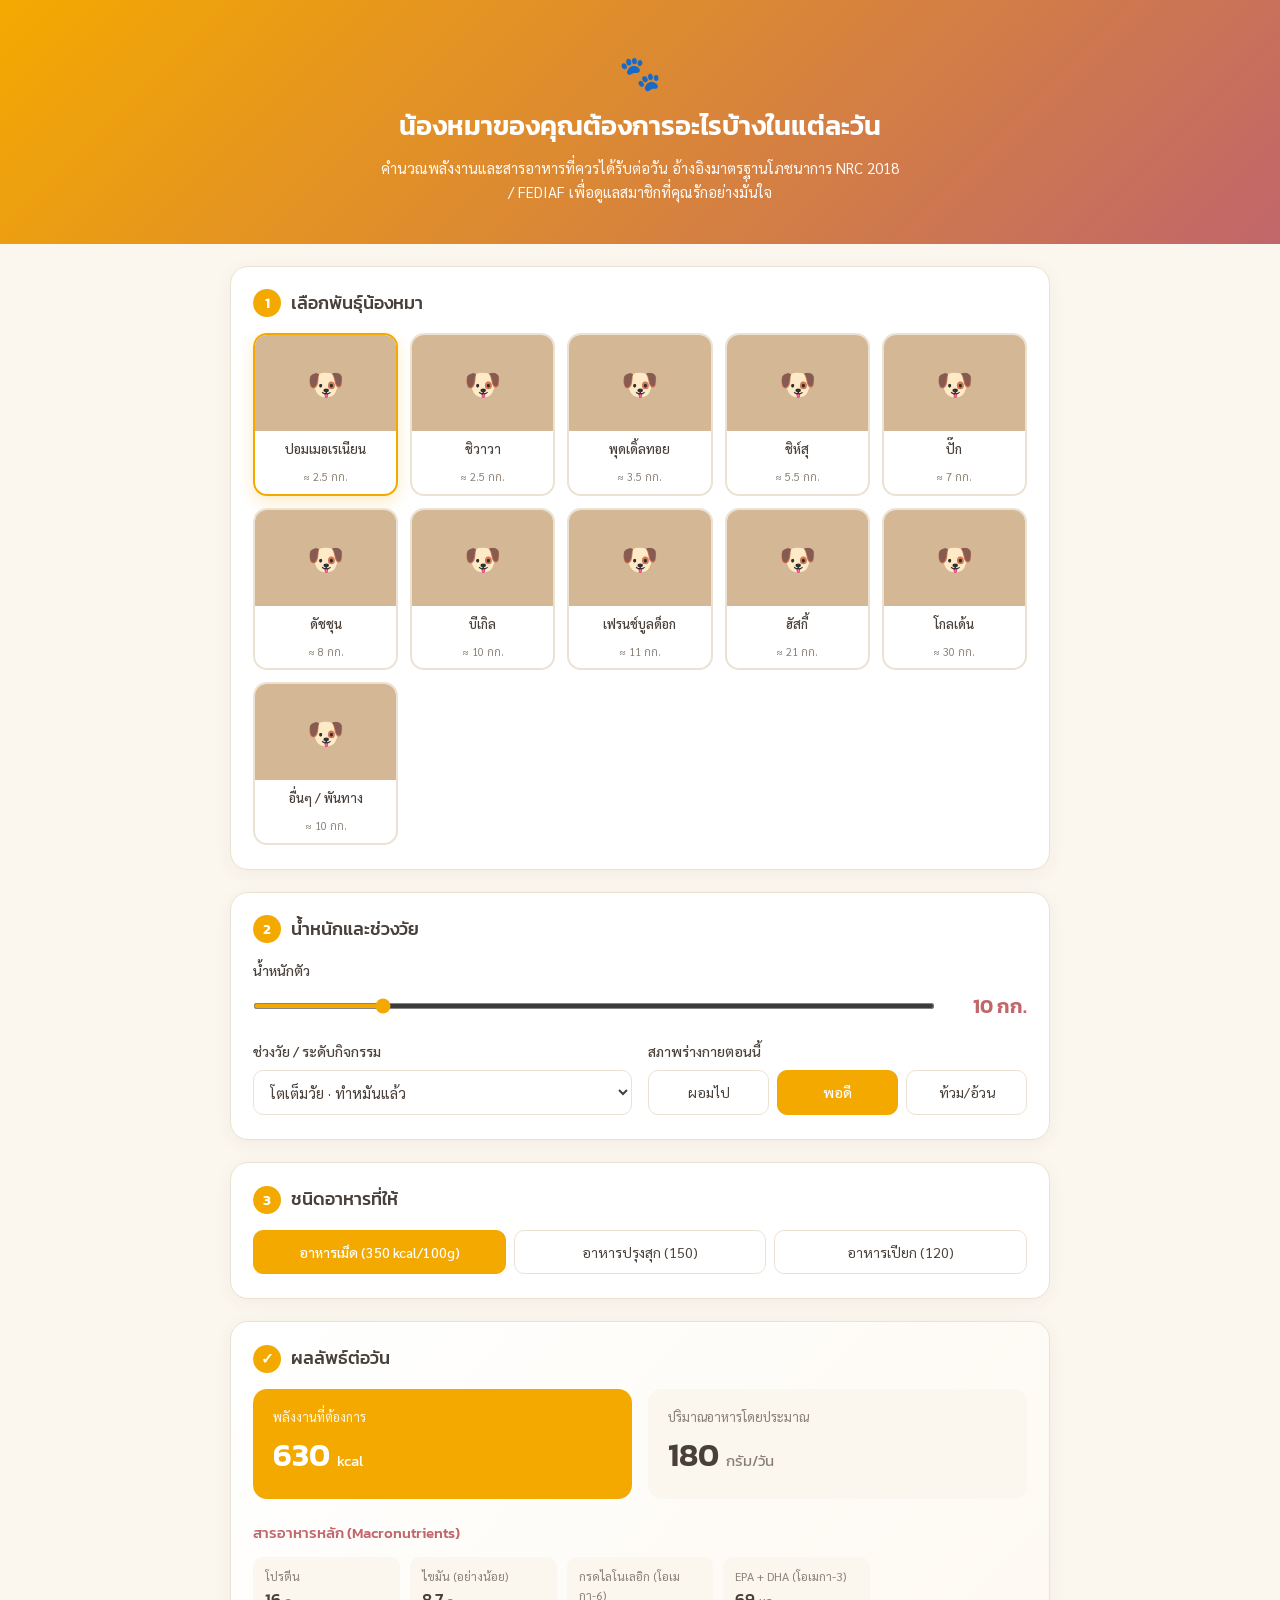
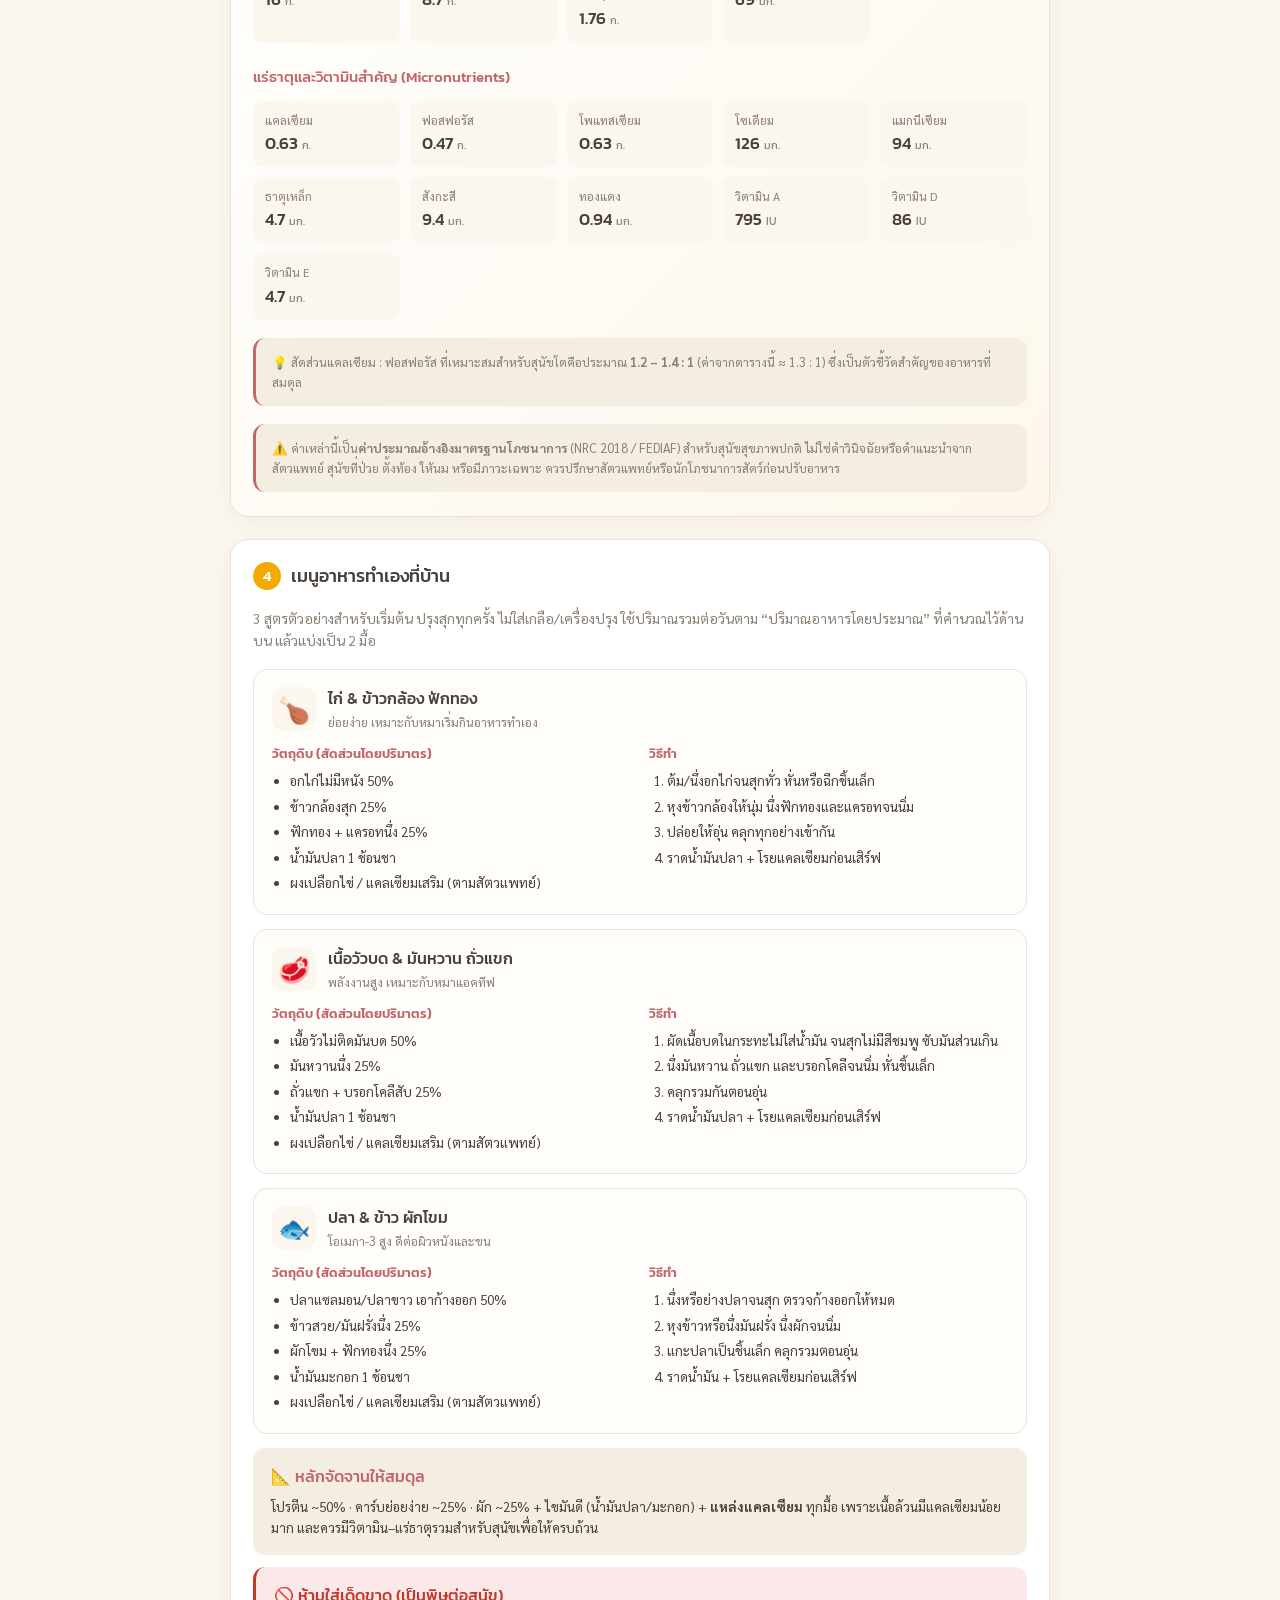
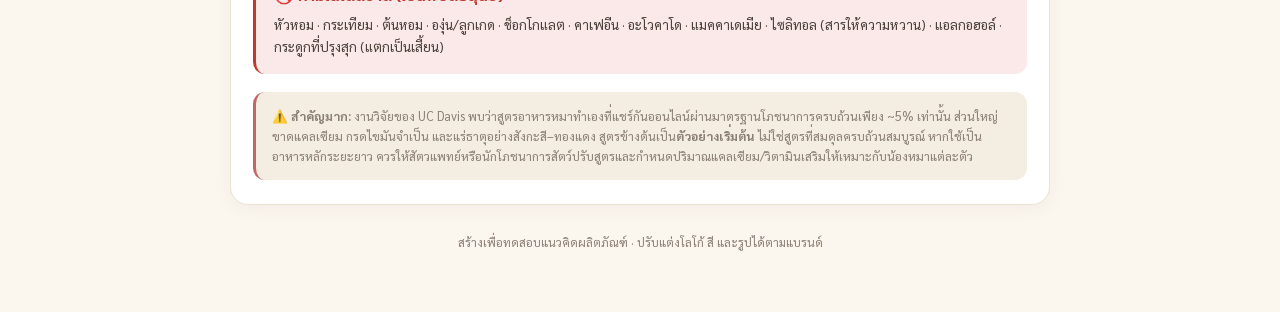
==== index.html @ 40f01934 "Rename INDEX.HTML to index.html" ====
<!DOCTYPE html>
<html lang="th">
<head>
<meta charset="UTF-8">
<meta name="viewport" content="width=device-width, initial-scale=1.0">
<title>คำนวณสารอาหารที่น้องหมาต้องการต่อวัน</title>
<link rel="preconnect" href="https://fonts.googleapis.com">
<link rel="preconnect" href="https://fonts.gstatic.com" crossorigin>
<link href="https://fonts.googleapis.com/css2?family=Kanit:wght@400;500;600&family=Sarabun:wght@400;500;600&display=swap" rel="stylesheet">
<style>
  :root{
    --mustard:#f4a900;
    --terracotta:#c1666b;
    --beige:#d4b896;
    --choco:#4a403a;
    --cream:#fbf6ee;
    --card:#ffffff;
    --line:#ece2d3;
    --muted:#8a7f74;
  }
  *{box-sizing:border-box;margin:0;padding:0;}
  body{
    font-family:'Sarabun',sans-serif;
    background:var(--cream);
    color:var(--choco);
    line-height:1.6;
    padding:0 0 60px;
  }
  h1,h2,h3,.num{font-family:'Kanit',sans-serif;font-weight:500;}
  .wrap{max-width:860px;margin:0 auto;padding:0 20px;}

  header{
    background:linear-gradient(135deg,var(--mustard),var(--terracotta));
    color:#fff;text-align:center;padding:44px 20px 40px;
  }
  header .paw{font-size:34px;}
  header h1{font-size:27px;font-weight:600;margin:6px 0 8px;}
  header p{font-size:15px;opacity:.95;max-width:520px;margin:0 auto;}

  section{background:var(--card);border:1px solid var(--line);border-radius:18px;
    padding:22px 22px 24px;margin-top:22px;box-shadow:0 4px 18px rgba(74,64,58,.05);}
  .step{display:flex;align-items:center;gap:10px;margin-bottom:16px;}
  .step .n{width:28px;height:28px;border-radius:50%;background:var(--mustard);color:#fff;
    font-family:'Kanit';font-weight:600;font-size:15px;display:flex;align-items:center;justify-content:center;flex-shrink:0;}
  .step h2{font-size:18px;font-weight:500;}

  .breeds{display:grid;grid-template-columns:repeat(auto-fill,minmax(120px,1fr));gap:12px;}
  .breed{border:2px solid var(--line);border-radius:14px;overflow:hidden;cursor:pointer;
    background:#fff;transition:transform .12s,border-color .12s;text-align:center;}
  .breed:hover{transform:translateY(-3px);}
  .breed.sel{border-color:var(--mustard);box-shadow:0 6px 16px rgba(244,169,0,.22);}
  .breed .photo{height:96px;background:var(--beige) center/cover no-repeat;display:flex;
    align-items:center;justify-content:center;font-size:30px;color:#fff;}
  .breed .name{font-size:13px;padding:8px 4px;font-weight:500;}
  .breed .kg{font-size:11px;color:var(--muted);padding-bottom:8px;}

  .field{margin-bottom:18px;}
  .field label{display:block;font-size:14px;font-weight:500;margin-bottom:8px;}
  .rangebox{display:flex;align-items:center;gap:14px;}
  input[type=range]{flex:1;accent-color:var(--mustard);height:6px;}
  .val{font-family:'Kanit';font-weight:600;font-size:20px;color:var(--terracotta);min-width:78px;text-align:right;}
  select,input[type=number]{width:100%;padding:11px 12px;border:1px solid var(--line);border-radius:10px;
    font-family:'Sarabun';font-size:15px;background:#fff;color:var(--choco);}
  .grid2{display:grid;grid-template-columns:1fr 1fr;gap:16px;}
  .chips{display:flex;gap:8px;flex-wrap:wrap;}
  .chip{flex:1;min-width:90px;text-align:center;padding:10px;border:1px solid var(--line);border-radius:10px;
    cursor:pointer;font-size:14px;background:#fff;transition:.12s;}
  .chip.on{background:var(--mustard);color:#fff;border-color:var(--mustard);font-weight:500;}

  .results{background:linear-gradient(135deg,#fff,#fdf7ec);}
  .big{display:grid;grid-template-columns:1fr 1fr;gap:16px;margin-bottom:8px;}
  .bigcard{background:var(--cream);border-radius:14px;padding:18px 20px;}
  .bigcard .lbl{font-size:13px;color:var(--muted);margin-bottom:2px;}
  .bigcard .v{font-family:'Kanit';font-weight:600;font-size:32px;color:var(--choco);}
  .bigcard .v small{font-size:15px;font-weight:400;color:var(--muted);}
  .bigcard.accent{background:var(--mustard);}
  .bigcard.accent .lbl{color:#fff;opacity:.9;}
  .bigcard.accent .v,.bigcard.accent .v small{color:#fff;}

  h3.nt{font-size:15px;font-weight:500;margin:22px 0 12px;color:var(--terracotta);}
  .nutri{display:grid;grid-template-columns:repeat(auto-fill,minmax(130px,1fr));gap:10px;}
  .nrow{background:var(--cream);border-radius:10px;padding:10px 12px;}
  .nrow .k{font-size:12px;color:var(--muted);}
  .nrow .val2{font-family:'Kanit';font-weight:500;font-size:17px;}
  .nrow .val2 small{font-size:11px;color:var(--muted);font-weight:400;}

  .note{font-size:12.5px;color:var(--muted);margin-top:18px;padding:14px 16px;background:#f4ede1;
    border-radius:12px;border-left:3px solid var(--terracotta);}
  footer{text-align:center;font-size:12px;color:var(--muted);margin-top:28px;}

  .recipe{border:1px solid var(--line);border-radius:14px;padding:16px 18px;margin-bottom:14px;background:#fffdf9;}
  .rhead{display:flex;align-items:center;gap:12px;margin-bottom:12px;}
  .rico{font-size:26px;width:44px;height:44px;background:var(--cream);border-radius:12px;display:flex;align-items:center;justify-content:center;flex-shrink:0;}
  .rname{font-family:'Kanit';font-weight:500;font-size:16px;}
  .rtag{font-size:12.5px;color:var(--muted);}
  .rsplit{display:grid;grid-template-columns:1fr 1fr;gap:18px;}
  .rlabel{font-size:12.5px;font-weight:600;color:var(--terracotta);margin-bottom:6px;font-family:'Kanit';}
  .ring,.rsteps{font-size:13.5px;padding-left:18px;}
  .ring li,.rsteps li{margin-bottom:4px;}
  @media(max-width:560px){.rsplit{grid-template-columns:1fr;}.grid2{grid-template-columns:1fr;}.big{grid-template-columns:1fr;}}
</style>
</head>
<body>
<header>
  <div class="paw">🐾</div>
  <h1>น้องหมาของคุณต้องการอะไรบ้างในแต่ละวัน</h1>
  <p>คำนวณพลังงานและสารอาหารที่ควรได้รับต่อวัน อ้างอิงมาตรฐานโภชนาการ NRC 2018 / FEDIAF เพื่อดูแลสมาชิกที่คุณรักอย่างมั่นใจ</p>
</header>

<div class="wrap">

  <section>
    <div class="step"><div class="n">1</div><h2>เลือกพันธุ์น้องหมา</h2></div>
    <div class="breeds" id="breeds"></div>
  </section>

  <section>
    <div class="step"><div class="n">2</div><h2>น้ำหนักและช่วงวัย</h2></div>
    <div class="field">
      <label>น้ำหนักตัว</label>
      <div class="rangebox">
        <input type="range" id="wt" min="1" max="50" step="0.5" value="10">
        <span class="val" id="wtOut">10 กก.</span>
      </div>
    </div>
    <div class="grid2">
      <div class="field" style="margin-bottom:0">
        <label>ช่วงวัย / ระดับกิจกรรม</label>
        <select id="stage">
          <option value="1.6">โตเต็มวัย · ทำหมันแล้ว</option>
          <option value="1.8">โตเต็มวัย · ยังไม่ทำหมัน</option>
          <option value="1.4">ไม่ค่อยขยับ / อยู่คอนโด</option>
          <option value="2.0">แอคทีฟมาก / ออกกำลังบ่อย</option>
          <option value="1.4">สูงวัย (7 ปีขึ้นไป)</option>
          <option value="2.0">ลูกสุนัข 4–12 เดือน</option>
          <option value="3.0">ลูกสุนัข ต่ำกว่า 4 เดือน</option>
          <option value="1.0">อยู่ระหว่างลดน้ำหนัก</option>
        </select>
      </div>
      <div class="field" style="margin-bottom:0">
        <label>สภาพร่างกายตอนนี้</label>
        <div class="chips" id="bcs">
          <div class="chip" data-b="1.1">ผอมไป</div>
          <div class="chip on" data-b="1.0">พอดี</div>
          <div class="chip" data-b="0.9">ท้วม/อ้วน</div>
        </div>
      </div>
    </div>
  </section>

  <section>
    <div class="step"><div class="n">3</div><h2>ชนิดอาหารที่ให้</h2></div>
    <div class="chips" id="foodtype">
      <div class="chip on" data-d="350">อาหารเม็ด (350 kcal/100g)</div>
      <div class="chip" data-d="150">อาหารปรุงสุก (150)</div>
      <div class="chip" data-d="120">อาหารเปียก (120)</div>
    </div>
  </section>

  <section class="results">
    <div class="step"><div class="n">✓</div><h2>ผลลัพธ์ต่อวัน</h2></div>
    <div class="big">
      <div class="bigcard accent">
        <div class="lbl">พลังงานที่ต้องการ</div>
        <div class="v"><span id="kcal">—</span> <small>kcal</small></div>
      </div>
      <div class="bigcard">
        <div class="lbl">ปริมาณอาหารโดยประมาณ</div>
        <div class="v"><span id="grams">—</span> <small>กรัม/วัน</small></div>
      </div>
    </div>

    <h3 class="nt">สารอาหารหลัก (Macronutrients)</h3>
    <div class="nutri" id="macro"></div>

    <h3 class="nt">แร่ธาตุและวิตามินสำคัญ (Micronutrients)</h3>
    <div class="nutri" id="micro"></div>

    <div class="note" id="capnote"></div>
    <div class="note">
      ⚠️ ค่าเหล่านี้เป็น<b>ค่าประมาณอ้างอิงมาตรฐานโภชนาการ</b> (NRC 2018 / FEDIAF) สำหรับสุนัขสุขภาพปกติ
      ไม่ใช่คำวินิจฉัยหรือคำแนะนำจากสัตวแพทย์ สุนัขที่ป่วย ตั้งท้อง ให้นม หรือมีภาวะเฉพาะ
      ควรปรึกษาสัตวแพทย์หรือนักโภชนาการสัตว์ก่อนปรับอาหาร
    </div>
  </section>

  <section>
    <div class="step"><div class="n">4</div><h2>เมนูอาหารทำเองที่บ้าน</h2></div>
    <p style="font-size:14px;color:var(--muted);margin-bottom:18px">
      3 สูตรตัวอย่างสำหรับเริ่มต้น ปรุงสุกทุกครั้ง ไม่ใส่เกลือ/เครื่องปรุง ใช้ปริมาณรวมต่อวันตาม “ปริมาณอาหารโดยประมาณ” ที่คำนวณไว้ด้านบน แล้วแบ่งเป็น 2 มื้อ
    </p>

    <div class="recipe">
      <div class="rhead"><span class="rico">🍗</span><div><div class="rname">ไก่ & ข้าวกล้อง ฟักทอง</div><div class="rtag">ย่อยง่าย เหมาะกับหมาเริ่มกินอาหารทำเอง</div></div></div>
      <div class="rsplit">
        <div>
          <div class="rlabel">วัตถุดิบ (สัดส่วนโดยปริมาตร)</div>
          <ul class="ring">
            <li>อกไก่ไม่มีหนัง 50%</li>
            <li>ข้าวกล้องสุก 25%</li>
            <li>ฟักทอง + แครอทนึ่ง 25%</li>
            <li>น้ำมันปลา 1 ช้อนชา</li>
            <li>ผงเปลือกไข่ / แคลเซียมเสริม (ตามสัตวแพทย์)</li>
          </ul>
        </div>
        <div>
          <div class="rlabel">วิธีทำ</div>
          <ol class="rsteps">
            <li>ต้ม/นึ่งอกไก่จนสุกทั่ว หั่นหรือฉีกชิ้นเล็ก</li>
            <li>หุงข้าวกล้องให้นุ่ม นึ่งฟักทองและแครอทจนนิ่ม</li>
            <li>ปล่อยให้อุ่น คลุกทุกอย่างเข้ากัน</li>
            <li>ราดน้ำมันปลา + โรยแคลเซียมก่อนเสิร์ฟ</li>
          </ol>
        </div>
      </div>
    </div>

    <div class="recipe">
      <div class="rhead"><span class="rico">🥩</span><div><div class="rname">เนื้อวัวบด & มันหวาน ถั่วแขก</div><div class="rtag">พลังงานสูง เหมาะกับหมาแอคทีฟ</div></div></div>
      <div class="rsplit">
        <div>
          <div class="rlabel">วัตถุดิบ (สัดส่วนโดยปริมาตร)</div>
          <ul class="ring">
            <li>เนื้อวัวไม่ติดมันบด 50%</li>
            <li>มันหวานนึ่ง 25%</li>
            <li>ถั่วแขก + บรอกโคลีสับ 25%</li>
            <li>น้ำมันปลา 1 ช้อนชา</li>
            <li>ผงเปลือกไข่ / แคลเซียมเสริม (ตามสัตวแพทย์)</li>
          </ul>
        </div>
        <div>
          <div class="rlabel">วิธีทำ</div>
          <ol class="rsteps">
            <li>ผัดเนื้อบดในกระทะไม่ใส่น้ำมัน จนสุกไม่มีสีชมพู ซับมันส่วนเกิน</li>
            <li>นึ่งมันหวาน ถั่วแขก และบรอกโคลีจนนิ่ม หั่นชิ้นเล็ก</li>
            <li>คลุกรวมกันตอนอุ่น</li>
            <li>ราดน้ำมันปลา + โรยแคลเซียมก่อนเสิร์ฟ</li>
          </ol>
        </div>
      </div>
    </div>

    <div class="recipe">
      <div class="rhead"><span class="rico">🐟</span><div><div class="rname">ปลา & ข้าว ผักโขม</div><div class="rtag">โอเมกา-3 สูง ดีต่อผิวหนังและขน</div></div></div>
      <div class="rsplit">
        <div>
          <div class="rlabel">วัตถุดิบ (สัดส่วนโดยปริมาตร)</div>
          <ul class="ring">
            <li>ปลาแซลมอน/ปลาขาว เอาก้างออก 50%</li>
            <li>ข้าวสวย/มันฝรั่งนึ่ง 25%</li>
            <li>ผักโขม + ฟักทองนึ่ง 25%</li>
            <li>น้ำมันมะกอก 1 ช้อนชา</li>
            <li>ผงเปลือกไข่ / แคลเซียมเสริม (ตามสัตวแพทย์)</li>
          </ul>
        </div>
        <div>
          <div class="rlabel">วิธีทำ</div>
          <ol class="rsteps">
            <li>นึ่งหรือย่างปลาจนสุก ตรวจก้างออกให้หมด</li>
            <li>หุงข้าวหรือนึ่งมันฝรั่ง นึ่งผักจนนิ่ม</li>
            <li>แกะปลาเป็นชิ้นเล็ก คลุกรวมตอนอุ่น</li>
            <li>ราดน้ำมัน + โรยแคลเซียมก่อนเสิร์ฟ</li>
          </ol>
        </div>
      </div>
    </div>

    <div style="background:#f4ede1;border-radius:12px;padding:16px 18px;margin-top:6px">
      <div style="font-family:'Kanit';font-weight:500;color:var(--terracotta);margin-bottom:6px">📐 หลักจัดจานให้สมดุล</div>
      <div style="font-size:13.5px">โปรตีน ~50% · คาร์บย่อยง่าย ~25% · ผัก ~25% + ไขมันดี (น้ำมันปลา/มะกอก) + <b>แหล่งแคลเซียม</b> ทุกมื้อ เพราะเนื้อล้วนมีแคลเซียมน้อยมาก และควรมีวิตามิน–แร่ธาตุรวมสำหรับสุนัขเพื่อให้ครบถ้วน</div>
    </div>

    <div style="background:#fbe9e9;border-radius:12px;padding:16px 18px;margin-top:12px;border-left:3px solid #c0392b">
      <div style="font-family:'Kanit';font-weight:500;color:#c0392b;margin-bottom:6px">🚫 ห้ามใส่เด็ดขาด (เป็นพิษต่อสุนัข)</div>
      <div style="font-size:13.5px">หัวหอม · กระเทียม · ต้นหอม · องุ่น/ลูกเกด · ช็อกโกแลต · คาเฟอีน · อะโวคาโด · แมคคาเดเมีย · ไซลิทอล (สารให้ความหวาน) · แอลกอฮอล์ · กระดูกที่ปรุงสุก (แตกเป็นเสี้ยน)</div>
    </div>

    <div class="note">
      ⚠️ <b>สำคัญมาก:</b> งานวิจัยของ UC Davis พบว่าสูตรอาหารหมาทำเองที่แชร์กันออนไลน์ผ่านมาตรฐานโภชนาการครบถ้วนเพียง ~5% เท่านั้น ส่วนใหญ่ขาดแคลเซียม กรดไขมันจำเป็น และแร่ธาตุอย่างสังกะสี–ทองแดง
      สูตรข้างต้นเป็น<b>ตัวอย่างเริ่มต้น</b> ไม่ใช่สูตรที่สมดุลครบถ้วนสมบูรณ์ หากใช้เป็นอาหารหลักระยะยาว ควรให้สัตวแพทย์หรือนักโภชนาการสัตว์ปรับสูตรและกำหนดปริมาณแคลเซียม/วิตามินเสริมให้เหมาะกับน้องหมาแต่ละตัว
    </div>
  </section>

  <footer>สร้างเพื่อทดสอบแนวคิดผลิตภัณฑ์ · ปรับแต่งโลโก้ สี และรูปได้ตามแบรนด์</footer>
</div>

<script>
const breeds=[
  {n:"ปอมเมอเรเนียน",kg:2.5,api:"pomeranian"},
  {n:"ชิวาวา",kg:2.5,api:"chihuahua"},
  {n:"พุดเดิ้ลทอย",kg:3.5,api:"poodle/toy"},
  {n:"ชิห์สุ",kg:5.5,api:"shihtzu"},
  {n:"ปั๊ก",kg:7,api:"pug"},
  {n:"ดัชชุน",kg:8,api:"dachshund"},
  {n:"บีเกิล",kg:10,api:"beagle"},
  {n:"เฟรนช์บูลด็อก",kg:11,api:"bulldog/french"},
  {n:"ฮัสกี้",kg:21,api:"husky"},
  {n:"โกลเด้น",kg:30,api:"retriever/golden"},
  {n:"อื่นๆ / พันทาง",kg:10,api:""}
];

const NRC={
  protein:25, fat:13.8, linoleic:2.8, epadha:0.11,
  ca:1.0, p:0.75, na:0.2, k:1.0, mg:150, fe:7.5, zn:15, cu:1.5,
  vitA:1263, vitD:136, vitE:7.5
};

let sel=0, bcs=1.0, density=350;

const wrap=document.getElementById("breeds");
breeds.forEach((b,i)=>{
  const c=document.createElement("div");
  c.className="breed"+(i===0?" sel":"");
  c.innerHTML=`<div class="photo" id="ph${i}">🐶</div><div class="name">${b.n}</div><div class="kg">≈ ${b.kg} กก.</div>`;
  c.onclick=()=>{sel=i;document.querySelectorAll(".breed").forEach(x=>x.classList.remove("sel"));
    c.classList.add("sel");document.getElementById("wt").value=b.kg;calc();};
  wrap.appendChild(c);
  const url=b.api?`https://dog.ceo/api/breed/${b.api}/images/random`:`https://dog.ceo/api/breeds/image/random`;
  fetch(url).then(r=>r.json()).then(d=>{if(d.message){const p=document.getElementById("ph"+i);
    p.style.backgroundImage=`url(${d.message})`;p.textContent="";}}).catch(()=>{});
});

document.getElementById("bcs").onclick=e=>{const t=e.target.closest(".chip");if(!t)return;
  document.querySelectorAll("#bcs .chip").forEach(x=>x.classList.remove("on"));t.classList.add("on");
  bcs=parseFloat(t.dataset.b);calc();};
document.getElementById("foodtype").onclick=e=>{const t=e.target.closest(".chip");if(!t)return;
  document.querySelectorAll("#foodtype .chip").forEach(x=>x.classList.remove("on"));t.classList.add("on");
  density=parseFloat(t.dataset.d);calc();};
document.getElementById("wt").addEventListener("input",calc);
document.getElementById("stage").addEventListener("change",calc);

function row(k,v,u){return `<div class="nrow"><div class="k">${k}</div><div class="val2">${v} <small>${u}</small></div></div>`;}
function r2(x){return Math.round(x*100)/100;}
function r1(x){return Math.round(x*10)/10;}

function calc(){
  const kg=parseFloat(document.getElementById("wt").value);
  const f=parseFloat(document.getElementById("stage").value);
  document.getElementById("wtOut").textContent=kg+" กก.";
  const rer=70*Math.pow(kg,0.75);
  const mer=rer*f*bcs;
  const k=mer/1000;
  document.getElementById("kcal").textContent=Math.round(mer).toLocaleString();
  document.getElementById("grams").textContent=Math.round(mer/(density/100)).toLocaleString();

  document.getElementById("macro").innerHTML=
    row("โปรตีน",Math.round(NRC.protein*k),"ก.")+
    row("ไขมัน (อย่างน้อย)",r1(NRC.fat*k),"ก.")+
    row("กรดไลโนเลอิก (โอเมกา-6)",r2(NRC.linoleic*k),"ก.")+
    row("EPA + DHA (โอเมกา-3)",Math.round(NRC.epadha*k*1000),"มก.");

  document.getElementById("micro").innerHTML=
    row("แคลเซียม",r2(NRC.ca*k),"ก.")+
    row("ฟอสฟอรัส",r2(NRC.p*k),"ก.")+
    row("โพแทสเซียม",r2(NRC.k*k),"ก.")+
    row("โซเดียม",Math.round(NRC.na*k*1000),"มก.")+
    row("แมกนีเซียม",Math.round(NRC.mg*k),"มก.")+
    row("ธาตุเหล็ก",r1(NRC.fe*k),"มก.")+
    row("สังกะสี",r1(NRC.zn*k),"มก.")+
    row("ทองแดง",r2(NRC.cu*k),"มก.")+
    row("วิตามิน A",Math.round(NRC.vitA*k),"IU")+
    row("วิตามิน D",Math.round(NRC.vitD*k),"IU")+
    row("วิตามิน E",r1(NRC.vitE*k),"มก.");

  const ratio=r1((NRC.ca*k)/(NRC.p*k));
  document.getElementById("capnote").innerHTML=
    `💡 สัดส่วนแคลเซียม : ฟอสฟอรัส ที่เหมาะสมสำหรับสุนัขโตคือประมาณ <b>1.2 – 1.4 : 1</b> (ค่าจากตารางนี้ ≈ ${ratio} : 1) ซึ่งเป็นตัวชี้วัดสำคัญของอาหารที่สมดุล`;
}
calc();
</script>
</body>
</html>
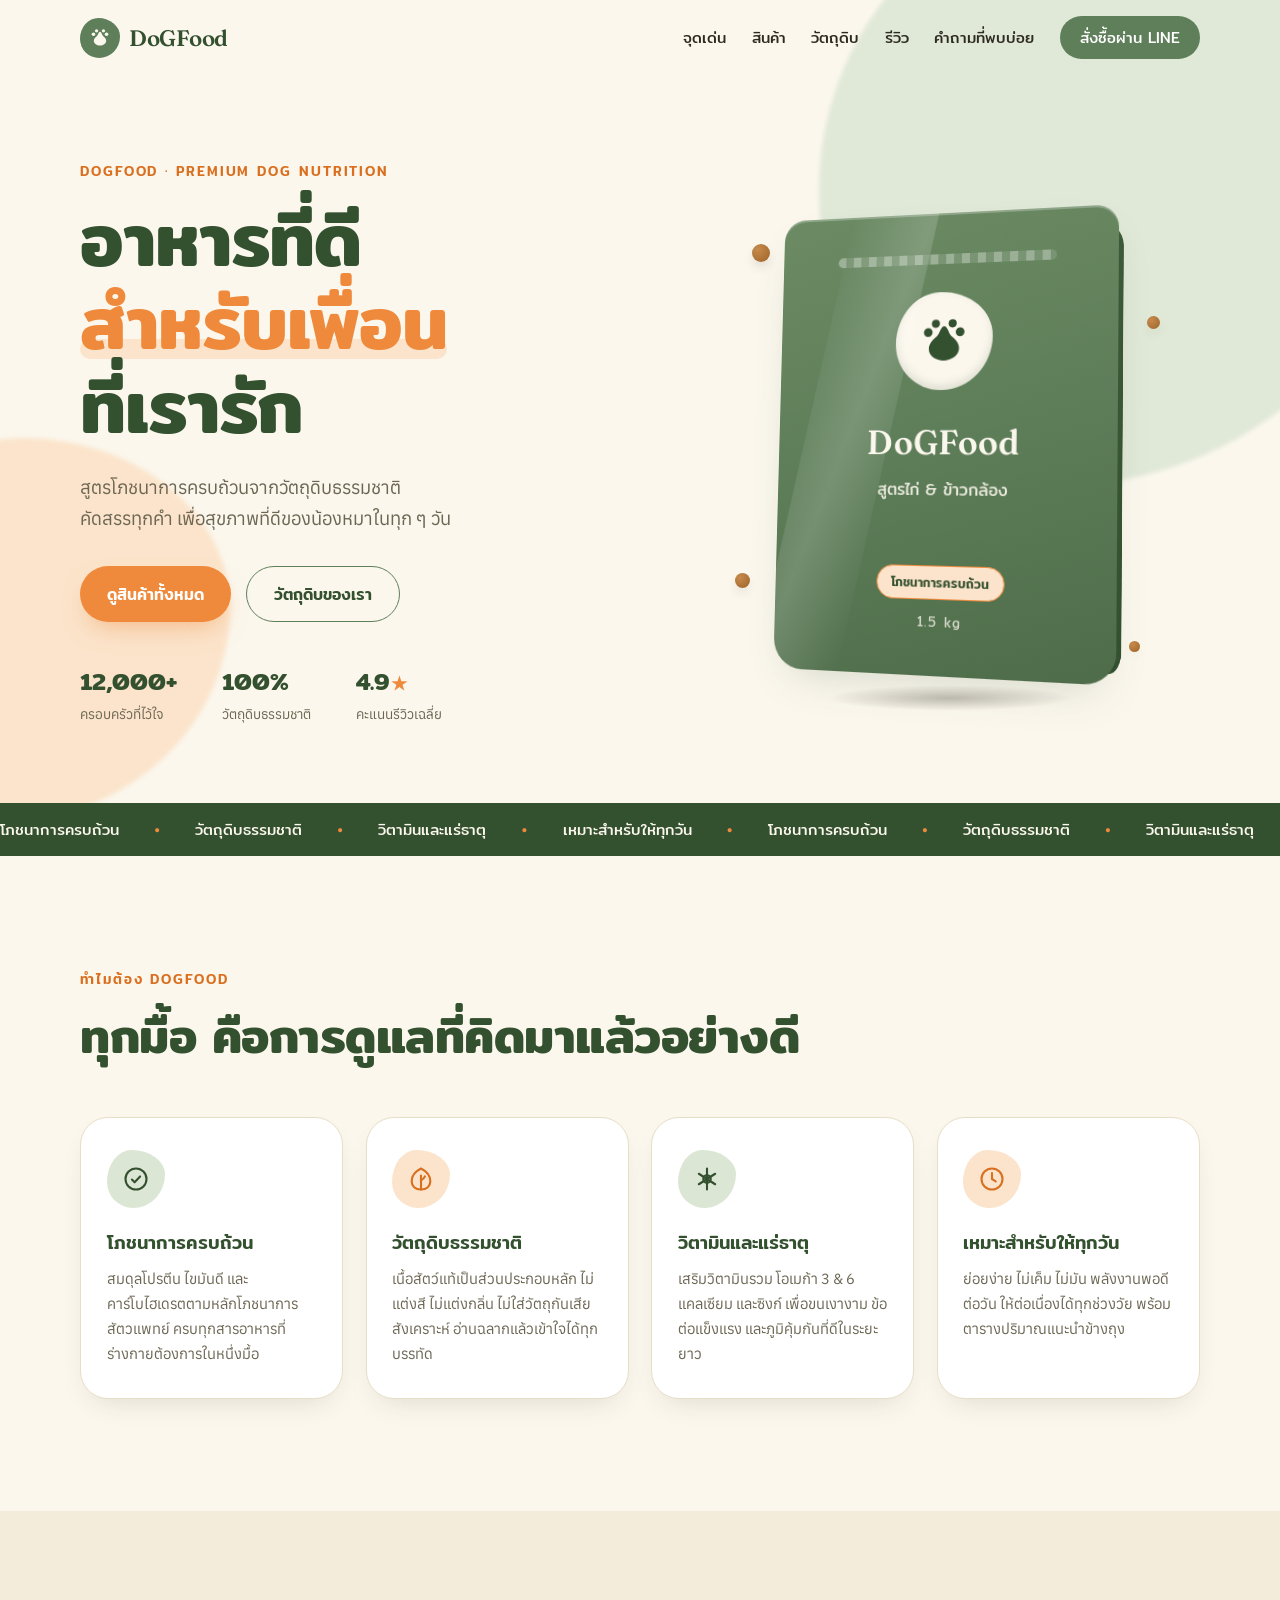
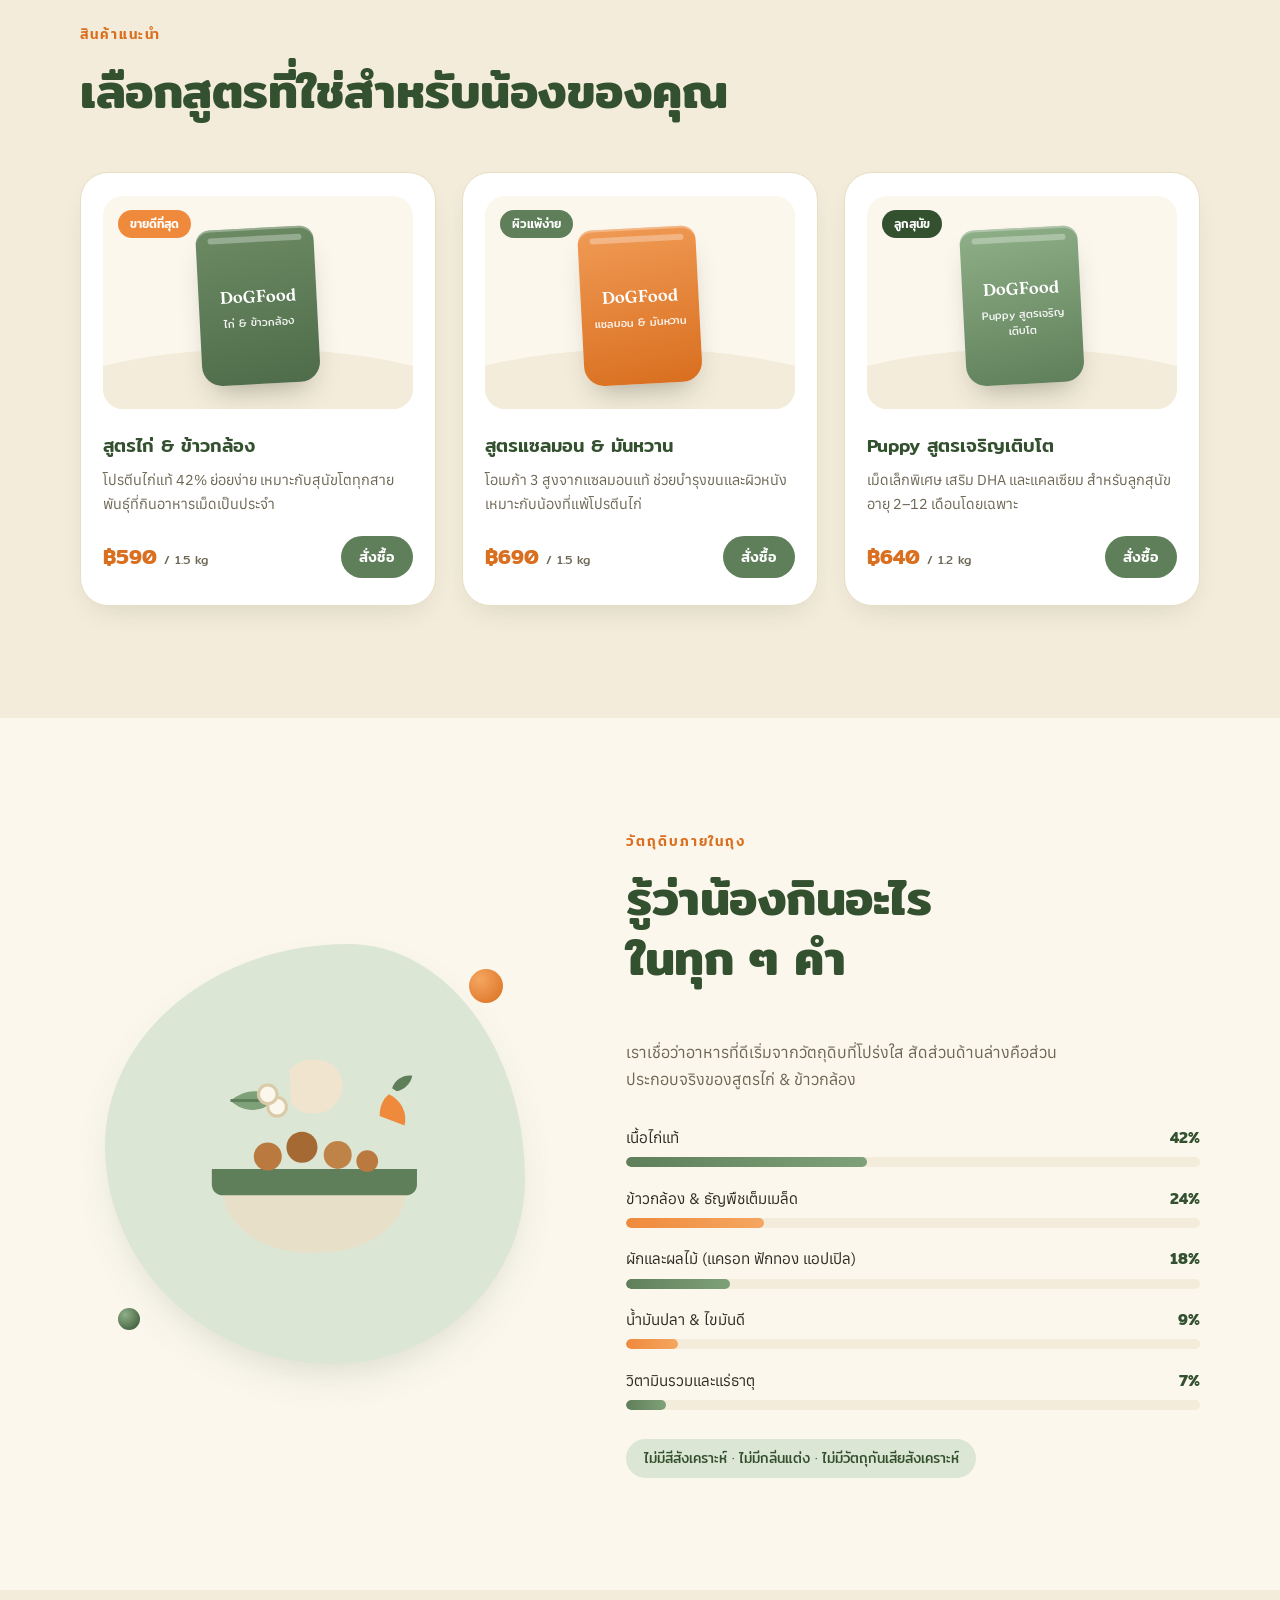
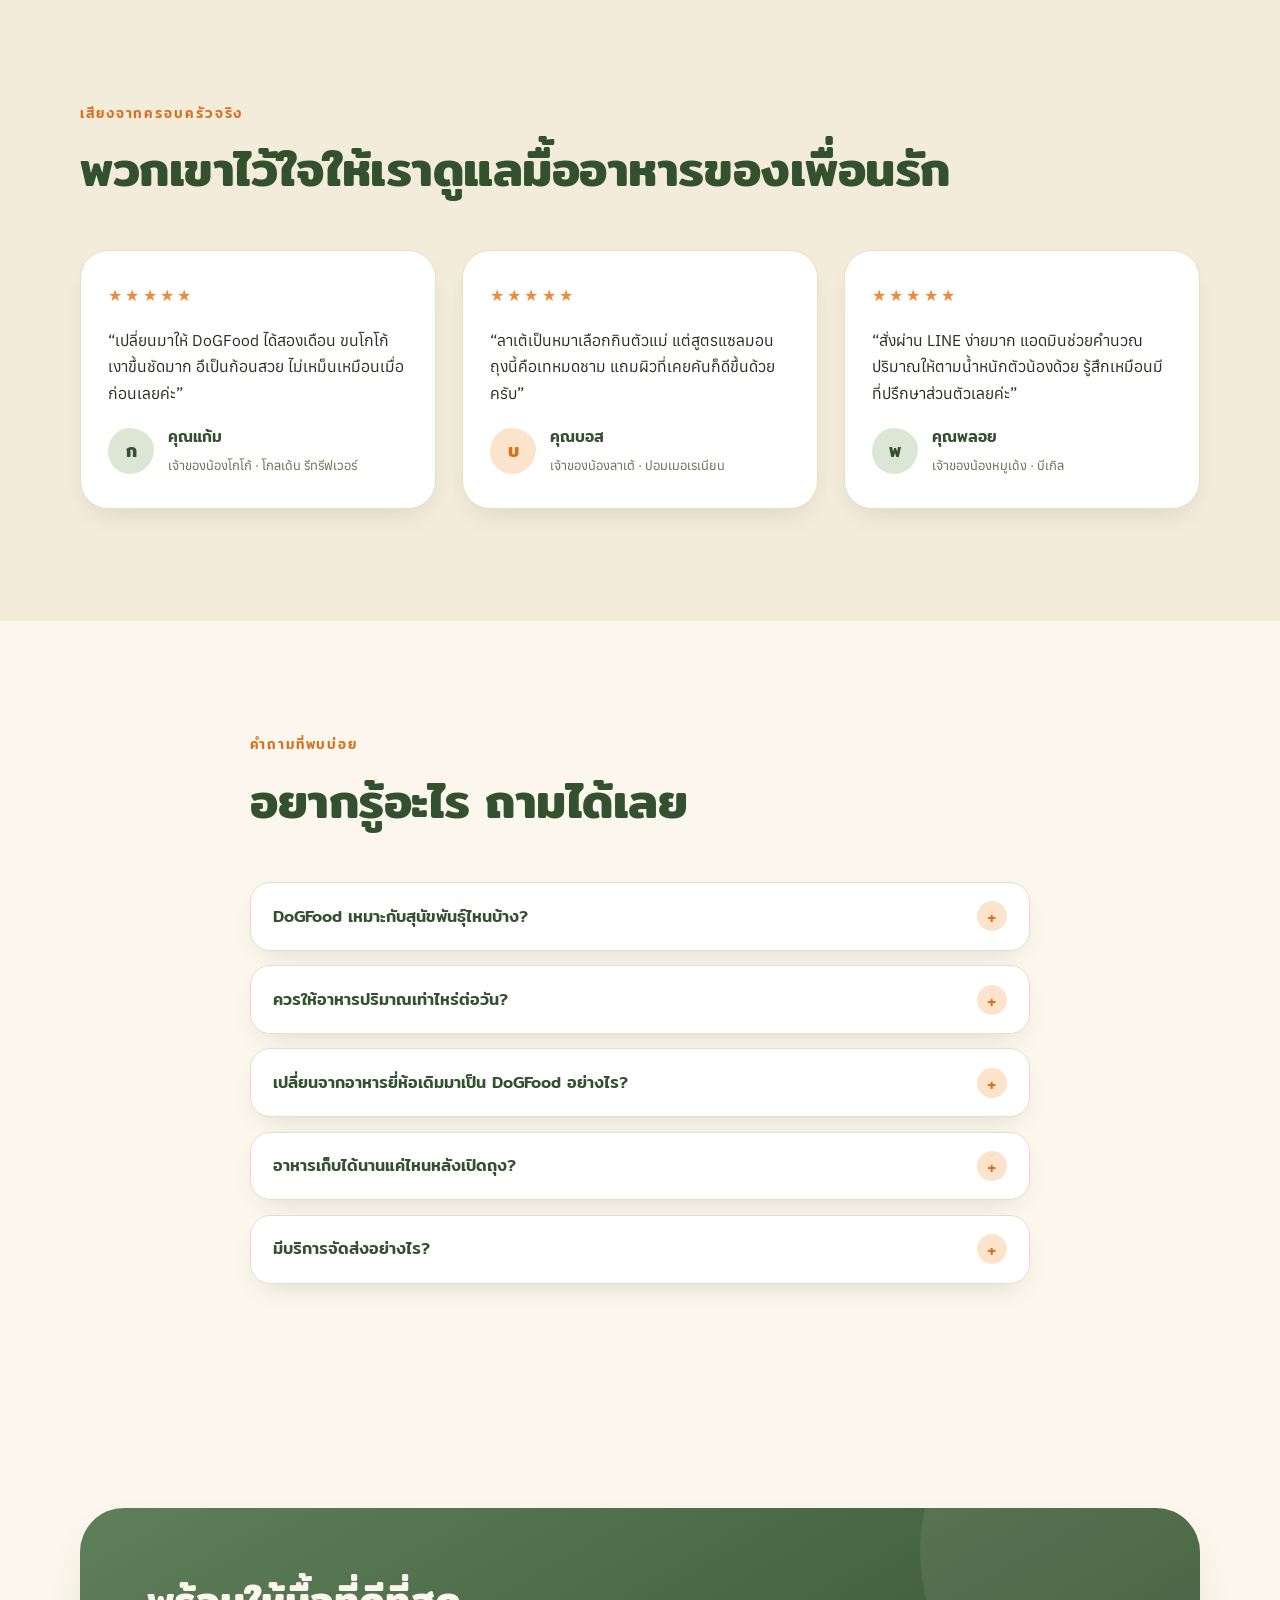
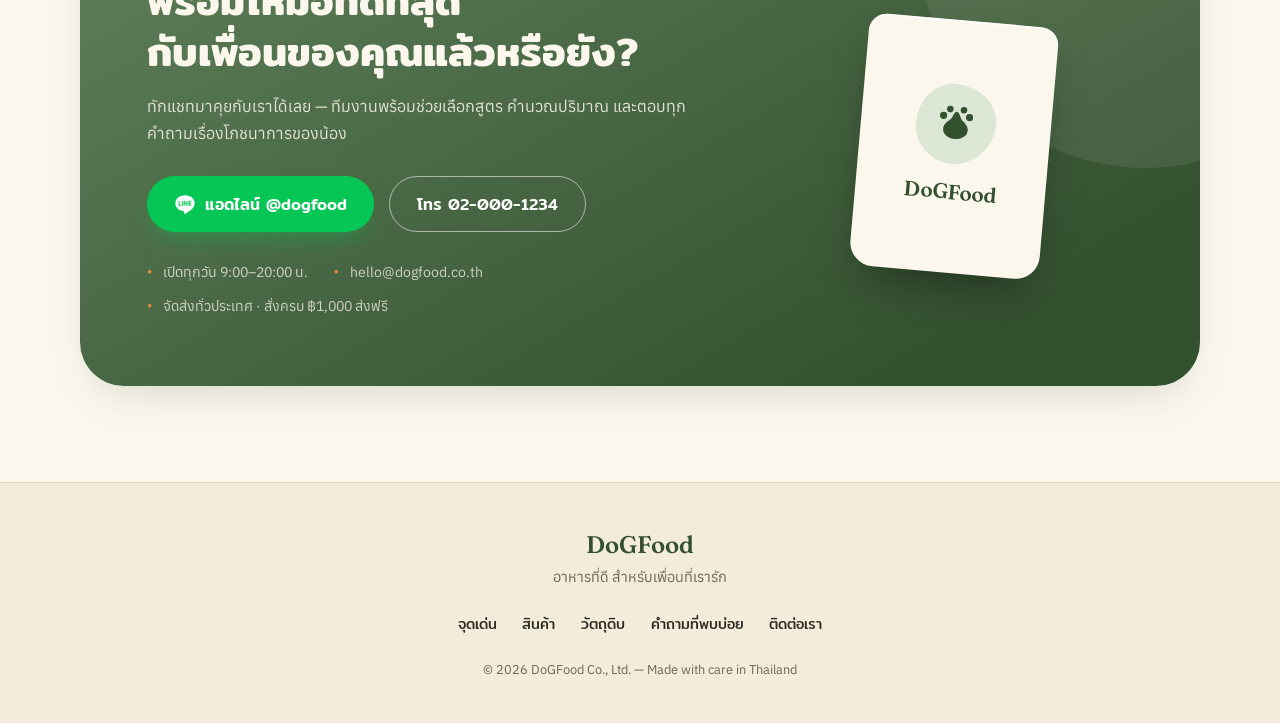
==== commit 2cf93c7c: "Add files via upload" ====
--- a/index.html
+++ b/index.html
@@ -1,372 +1,384 @@
 <!DOCTYPE html>
 <html lang="th">
 <head>
-<meta charset="UTF-8">
-<meta name="viewport" content="width=device-width, initial-scale=1.0">
-<title>คำนวณสารอาหารที่น้องหมาต้องการต่อวัน</title>
-<link rel="preconnect" href="https://fonts.googleapis.com">
-<link rel="preconnect" href="https://fonts.gstatic.com" crossorigin>
-<link href="https://fonts.googleapis.com/css2?family=Kanit:wght@400;500;600&family=Sarabun:wght@400;500;600&display=swap" rel="stylesheet">
-<style>
-  :root{
-    --mustard:#f4a900;
-    --terracotta:#c1666b;
-    --beige:#d4b896;
-    --choco:#4a403a;
-    --cream:#fbf6ee;
-    --card:#ffffff;
-    --line:#ece2d3;
-    --muted:#8a7f74;
-  }
-  *{box-sizing:border-box;margin:0;padding:0;}
-  body{
-    font-family:'Sarabun',sans-serif;
-    background:var(--cream);
-    color:var(--choco);
-    line-height:1.6;
-    padding:0 0 60px;
-  }
-  h1,h2,h3,.num{font-family:'Kanit',sans-serif;font-weight:500;}
-  .wrap{max-width:860px;margin:0 auto;padding:0 20px;}
-
-  header{
-    background:linear-gradient(135deg,var(--mustard),var(--terracotta));
-    color:#fff;text-align:center;padding:44px 20px 40px;
-  }
-  header .paw{font-size:34px;}
-  header h1{font-size:27px;font-weight:600;margin:6px 0 8px;}
-  header p{font-size:15px;opacity:.95;max-width:520px;margin:0 auto;}
-
-  section{background:var(--card);border:1px solid var(--line);border-radius:18px;
-    padding:22px 22px 24px;margin-top:22px;box-shadow:0 4px 18px rgba(74,64,58,.05);}
-  .step{display:flex;align-items:center;gap:10px;margin-bottom:16px;}
-  .step .n{width:28px;height:28px;border-radius:50%;background:var(--mustard);color:#fff;
-    font-family:'Kanit';font-weight:600;font-size:15px;display:flex;align-items:center;justify-content:center;flex-shrink:0;}
-  .step h2{font-size:18px;font-weight:500;}
-
-  .breeds{display:grid;grid-template-columns:repeat(auto-fill,minmax(120px,1fr));gap:12px;}
-  .breed{border:2px solid var(--line);border-radius:14px;overflow:hidden;cursor:pointer;
-    background:#fff;transition:transform .12s,border-color .12s;text-align:center;}
-  .breed:hover{transform:translateY(-3px);}
-  .breed.sel{border-color:var(--mustard);box-shadow:0 6px 16px rgba(244,169,0,.22);}
-  .breed .photo{height:96px;background:var(--beige) center/cover no-repeat;display:flex;
-    align-items:center;justify-content:center;font-size:30px;color:#fff;}
-  .breed .name{font-size:13px;padding:8px 4px;font-weight:500;}
-  .breed .kg{font-size:11px;color:var(--muted);padding-bottom:8px;}
-
-  .field{margin-bottom:18px;}
-  .field label{display:block;font-size:14px;font-weight:500;margin-bottom:8px;}
-  .rangebox{display:flex;align-items:center;gap:14px;}
-  input[type=range]{flex:1;accent-color:var(--mustard);height:6px;}
-  .val{font-family:'Kanit';font-weight:600;font-size:20px;color:var(--terracotta);min-width:78px;text-align:right;}
-  select,input[type=number]{width:100%;padding:11px 12px;border:1px solid var(--line);border-radius:10px;
-    font-family:'Sarabun';font-size:15px;background:#fff;color:var(--choco);}
-  .grid2{display:grid;grid-template-columns:1fr 1fr;gap:16px;}
-  .chips{display:flex;gap:8px;flex-wrap:wrap;}
-  .chip{flex:1;min-width:90px;text-align:center;padding:10px;border:1px solid var(--line);border-radius:10px;
-    cursor:pointer;font-size:14px;background:#fff;transition:.12s;}
-  .chip.on{background:var(--mustard);color:#fff;border-color:var(--mustard);font-weight:500;}
-
-  .results{background:linear-gradient(135deg,#fff,#fdf7ec);}
-  .big{display:grid;grid-template-columns:1fr 1fr;gap:16px;margin-bottom:8px;}
-  .bigcard{background:var(--cream);border-radius:14px;padding:18px 20px;}
-  .bigcard .lbl{font-size:13px;color:var(--muted);margin-bottom:2px;}
-  .bigcard .v{font-family:'Kanit';font-weight:600;font-size:32px;color:var(--choco);}
-  .bigcard .v small{font-size:15px;font-weight:400;color:var(--muted);}
-  .bigcard.accent{background:var(--mustard);}
-  .bigcard.accent .lbl{color:#fff;opacity:.9;}
-  .bigcard.accent .v,.bigcard.accent .v small{color:#fff;}
-
-  h3.nt{font-size:15px;font-weight:500;margin:22px 0 12px;color:var(--terracotta);}
-  .nutri{display:grid;grid-template-columns:repeat(auto-fill,minmax(130px,1fr));gap:10px;}
-  .nrow{background:var(--cream);border-radius:10px;padding:10px 12px;}
-  .nrow .k{font-size:12px;color:var(--muted);}
-  .nrow .val2{font-family:'Kanit';font-weight:500;font-size:17px;}
-  .nrow .val2 small{font-size:11px;color:var(--muted);font-weight:400;}
-
-  .note{font-size:12.5px;color:var(--muted);margin-top:18px;padding:14px 16px;background:#f4ede1;
-    border-radius:12px;border-left:3px solid var(--terracotta);}
-  footer{text-align:center;font-size:12px;color:var(--muted);margin-top:28px;}
-
-  .recipe{border:1px solid var(--line);border-radius:14px;padding:16px 18px;margin-bottom:14px;background:#fffdf9;}
-  .rhead{display:flex;align-items:center;gap:12px;margin-bottom:12px;}
-  .rico{font-size:26px;width:44px;height:44px;background:var(--cream);border-radius:12px;display:flex;align-items:center;justify-content:center;flex-shrink:0;}
-  .rname{font-family:'Kanit';font-weight:500;font-size:16px;}
-  .rtag{font-size:12.5px;color:var(--muted);}
-  .rsplit{display:grid;grid-template-columns:1fr 1fr;gap:18px;}
-  .rlabel{font-size:12.5px;font-weight:600;color:var(--terracotta);margin-bottom:6px;font-family:'Kanit';}
-  .ring,.rsteps{font-size:13.5px;padding-left:18px;}
-  .ring li,.rsteps li{margin-bottom:4px;}
-  @media(max-width:560px){.rsplit{grid-template-columns:1fr;}.grid2{grid-template-columns:1fr;}.big{grid-template-columns:1fr;}}
-</style>
+  <meta charset="UTF-8">
+  <meta name="viewport" content="width=device-width, initial-scale=1.0">
+  <title>DoGFood — อาหารที่ดี สำหรับเพื่อนที่เรารัก</title>
+  <meta name="description" content="DoGFood อาหารสุนัขเกรดพรีเมียม โภชนาการครบถ้วน วัตถุดิบธรรมชาติ เหมาะสำหรับให้ทุกวัน">
+  <link rel="preconnect" href="https://fonts.googleapis.com">
+  <link rel="preconnect" href="https://fonts.gstatic.com" crossorigin>
+  <link href="https://fonts.googleapis.com/css2?family=Anuphan:wght@400;500;600&family=Mitr:wght@400;500;600&family=Fraunces:opsz,wght@9..144,500;9..144,600&display=swap" rel="stylesheet">
+  <link rel="stylesheet" href="style.css">
 </head>
 <body>
-<header>
-  <div class="paw">🐾</div>
-  <h1>น้องหมาของคุณต้องการอะไรบ้างในแต่ละวัน</h1>
-  <p>คำนวณพลังงานและสารอาหารที่ควรได้รับต่อวัน อ้างอิงมาตรฐานโภชนาการ NRC 2018 / FEDIAF เพื่อดูแลสมาชิกที่คุณรักอย่างมั่นใจ</p>
-</header>
-
-<div class="wrap">
-
-  <section>
-    <div class="step"><div class="n">1</div><h2>เลือกพันธุ์น้องหมา</h2></div>
-    <div class="breeds" id="breeds"></div>
-  </section>
-
-  <section>
-    <div class="step"><div class="n">2</div><h2>น้ำหนักและช่วงวัย</h2></div>
-    <div class="field">
-      <label>น้ำหนักตัว</label>
-      <div class="rangebox">
-        <input type="range" id="wt" min="1" max="50" step="0.5" value="10">
-        <span class="val" id="wtOut">10 กก.</span>
-      </div>
+
+  <!-- ===== NAV ===== -->
+  <header class="nav" id="nav">
+    <div class="nav__inner">
+      <a href="#top" class="nav__logo" aria-label="DoGFood หน้าแรก">
+        <span class="nav__logo-mark" aria-hidden="true">
+          <svg viewBox="0 0 32 32" fill="none"><path d="M16 27c-4.5 0-9-2.6-9-7 0-3.2 2.6-5.3 4.6-7 .9-.8 1.5-2.2 2-3.4.6-1.4 1.4-2.6 2.4-2.6s1.8 1.2 2.4 2.6c.5 1.2 1.1 2.6 2 3.4 2 1.7 4.6 3.8 4.6 7 0 4.4-4.5 7-9 7Z" fill="currentColor"/><circle cx="6.5" cy="10.5" r="2.6" fill="currentColor"/><circle cx="25.5" cy="10.5" r="2.6" fill="currentColor"/><circle cx="11" cy="5.5" r="2.4" fill="currentColor"/><circle cx="21" cy="5.5" r="2.4" fill="currentColor"/></svg>
+        </span>
+        <span class="nav__logo-text">DoGFood</span>
+      </a>
+      <nav class="nav__links" id="navLinks" aria-label="เมนูหลัก">
+        <a href="#benefits">จุดเด่น</a>
+        <a href="#products">สินค้า</a>
+        <a href="#ingredients">วัตถุดิบ</a>
+        <a href="#reviews">รีวิว</a>
+        <a href="#faq">คำถามที่พบบ่อย</a>
+        <a href="#contact" class="nav__cta">สั่งซื้อผ่าน LINE</a>
+      </nav>
+      <button class="nav__burger" id="navBurger" aria-label="เปิดเมนู" aria-expanded="false" aria-controls="navLinks">
+        <span></span><span></span><span></span>
+      </button>
     </div>
-    <div class="grid2">
-      <div class="field" style="margin-bottom:0">
-        <label>ช่วงวัย / ระดับกิจกรรม</label>
-        <select id="stage">
-          <option value="1.6">โตเต็มวัย · ทำหมันแล้ว</option>
-          <option value="1.8">โตเต็มวัย · ยังไม่ทำหมัน</option>
-          <option value="1.4">ไม่ค่อยขยับ / อยู่คอนโด</option>
-          <option value="2.0">แอคทีฟมาก / ออกกำลังบ่อย</option>
-          <option value="1.4">สูงวัย (7 ปีขึ้นไป)</option>
-          <option value="2.0">ลูกสุนัข 4–12 เดือน</option>
-          <option value="3.0">ลูกสุนัข ต่ำกว่า 4 เดือน</option>
-          <option value="1.0">อยู่ระหว่างลดน้ำหนัก</option>
-        </select>
-      </div>
-      <div class="field" style="margin-bottom:0">
-        <label>สภาพร่างกายตอนนี้</label>
-        <div class="chips" id="bcs">
-          <div class="chip" data-b="1.1">ผอมไป</div>
-          <div class="chip on" data-b="1.0">พอดี</div>
-          <div class="chip" data-b="0.9">ท้วม/อ้วน</div>
-        </div>
-      </div>
+  </header>
+
+  <main id="top">
+
+    <!-- ===== HERO ===== -->
+    <section class="hero">
+      <div class="hero__blob hero__blob--a" aria-hidden="true"></div>
+      <div class="hero__blob hero__blob--b" aria-hidden="true"></div>
+
+      <div class="hero__inner">
+        <div class="hero__copy">
+          <p class="eyebrow reveal">DoGFood · Premium Dog Nutrition</p>
+          <h1 class="hero__title">
+            <span class="hero__line reveal">อาหารที่ดี</span>
+            <span class="hero__line hero__line--accent reveal">สำหรับเพื่อน</span>
+            <span class="hero__line reveal">ที่เรารัก</span>
+          </h1>
+          <p class="hero__sub reveal">สูตรโภชนาการครบถ้วนจากวัตถุดิบธรรมชาติ<br>
+          คัดสรรทุกคำ เพื่อสุขภาพที่ดีของน้องหมาในทุก ๆ วัน</p>
+          <div class="hero__actions reveal">
+            <a href="#products" class="btn btn--primary">ดูสินค้าทั้งหมด</a>
+            <a href="#ingredients" class="btn btn--ghost">วัตถุดิบของเรา</a>
+          </div>
+          <ul class="hero__proof reveal" aria-label="ความน่าเชื่อถือ">
+            <li><strong>12,000+</strong><span>ครอบครัวที่ไว้ใจ</span></li>
+            <li><strong>100%</strong><span>วัตถุดิบธรรมชาติ</span></li>
+            <li><strong>4.9<span class="star" aria-hidden="true">★</span></strong><span>คะแนนรีวิวเฉลี่ย</span></li>
+          </ul>
+        </div>
+
+        <!-- 3D packaging -->
+        <div class="hero__visual reveal" aria-hidden="true">
+          <div class="stage" id="pouchStage">
+            <div class="pouch" id="pouch">
+              <div class="pouch__side"></div>
+              <div class="pouch__front">
+                <div class="pouch__seal"></div>
+                <div class="pouch__paw">
+                  <svg viewBox="0 0 32 32" fill="none"><path d="M16 27c-4.5 0-9-2.6-9-7 0-3.2 2.6-5.3 4.6-7 .9-.8 1.5-2.2 2-3.4.6-1.4 1.4-2.6 2.4-2.6s1.8 1.2 2.4 2.6c.5 1.2 1.1 2.6 2 3.4 2 1.7 4.6 3.8 4.6 7 0 4.4-4.5 7-9 7Z" fill="currentColor"/><circle cx="6.5" cy="10.5" r="2.6" fill="currentColor"/><circle cx="25.5" cy="10.5" r="2.6" fill="currentColor"/><circle cx="11" cy="5.5" r="2.4" fill="currentColor"/><circle cx="21" cy="5.5" r="2.4" fill="currentColor"/></svg>
+                </div>
+                <div class="pouch__brand">DoGFood</div>
+                <div class="pouch__flavor">สูตรไก่ &amp; ข้าวกล้อง</div>
+                <div class="pouch__badge">โภชนาการครบถ้วน</div>
+                <div class="pouch__weight">1.5 kg</div>
+              </div>
+            </div>
+            <span class="kibble kibble--1"></span>
+            <span class="kibble kibble--2"></span>
+            <span class="kibble kibble--3"></span>
+            <span class="kibble kibble--4"></span>
+            <div class="stage__shadow"></div>
+          </div>
+        </div>
+      </div>
+
+      <div class="ticker" aria-hidden="true">
+        <div class="ticker__track">
+          <span>โภชนาการครบถ้วน</span><i>●</i><span>วัตถุดิบธรรมชาติ</span><i>●</i><span>วิตามินและแร่ธาตุ</span><i>●</i><span>เหมาะสำหรับให้ทุกวัน</span><i>●</i>
+          <span>โภชนาการครบถ้วน</span><i>●</i><span>วัตถุดิบธรรมชาติ</span><i>●</i><span>วิตามินและแร่ธาตุ</span><i>●</i><span>เหมาะสำหรับให้ทุกวัน</span><i>●</i>
+        </div>
+      </div>
+    </section>
+
+    <!-- ===== BENEFITS ===== -->
+    <section class="section benefits" id="benefits">
+      <div class="container">
+        <p class="eyebrow reveal">ทำไมต้อง DoGFood</p>
+        <h2 class="section__title reveal">ทุกมื้อ คือการดูแล<br class="sm-only">ที่คิดมาแล้วอย่างดี</h2>
+        <div class="benefits__grid">
+          <article class="benefit reveal">
+            <div class="benefit__icon benefit__icon--green">
+              <svg viewBox="0 0 24 24" fill="none" stroke="currentColor" stroke-width="1.8" stroke-linecap="round" stroke-linejoin="round"><circle cx="12" cy="12" r="9"/><path d="M8.5 12.5l2.3 2.3 4.7-5"/></svg>
+            </div>
+            <h3>โภชนาการครบถ้วน</h3>
+            <p>สมดุลโปรตีน ไขมันดี และคาร์โบไฮเดรตตามหลักโภชนาการสัตวแพทย์ ครบทุกสารอาหารที่ร่างกายต้องการในหนึ่งมื้อ</p>
+          </article>
+          <article class="benefit reveal">
+            <div class="benefit__icon benefit__icon--orange">
+              <svg viewBox="0 0 24 24" fill="none" stroke="currentColor" stroke-width="1.8" stroke-linecap="round" stroke-linejoin="round"><path d="M12 21c-5 0-8-3-8-7 0-5 4-9 8-11 4 2 8 6 8 11 0 4-3 7-8 7Z"/><path d="M12 21V9"/><path d="M12 13c1.5-.6 2.8-1.8 3.4-3.2"/></svg>
+            </div>
+            <h3>วัตถุดิบธรรมชาติ</h3>
+            <p>เนื้อสัตว์แท้เป็นส่วนประกอบหลัก ไม่แต่งสี ไม่แต่งกลิ่น ไม่ใส่วัตถุกันเสียสังเคราะห์ อ่านฉลากแล้วเข้าใจได้ทุกบรรทัด</p>
+          </article>
+          <article class="benefit reveal">
+            <div class="benefit__icon benefit__icon--green">
+              <svg viewBox="0 0 24 24" fill="none" stroke="currentColor" stroke-width="1.8" stroke-linecap="round" stroke-linejoin="round"><path d="M12 3v18M5 7.5l14 9M19 7.5l-14 9"/><circle cx="12" cy="12" r="3.2"/></svg>
+            </div>
+            <h3>วิตามินและแร่ธาตุ</h3>
+            <p>เสริมวิตามินรวม โอเมก้า 3 &amp; 6 แคลเซียม และซิงก์ เพื่อขนเงางาม ข้อต่อแข็งแรง และภูมิคุ้มกันที่ดีในระยะยาว</p>
+          </article>
+          <article class="benefit reveal">
+            <div class="benefit__icon benefit__icon--orange">
+              <svg viewBox="0 0 24 24" fill="none" stroke="currentColor" stroke-width="1.8" stroke-linecap="round" stroke-linejoin="round"><circle cx="12" cy="12" r="9"/><path d="M12 7v5l3.2 2"/></svg>
+            </div>
+            <h3>เหมาะสำหรับให้ทุกวัน</h3>
+            <p>ย่อยง่าย ไม่เค็ม ไม่มัน พลังงานพอดีต่อวัน ให้ต่อเนื่องได้ทุกช่วงวัย พร้อมตารางปริมาณแนะนำข้างถุง</p>
+          </article>
+        </div>
+      </div>
+    </section>
+
+    <!-- ===== PRODUCTS ===== -->
+    <section class="section section--tinted products" id="products">
+      <div class="container">
+        <p class="eyebrow reveal">สินค้าแนะนำ</p>
+        <h2 class="section__title reveal">เลือกสูตรที่ใช่<br class="sm-only">สำหรับน้องของคุณ</h2>
+        <div class="products__grid">
+
+          <article class="product reveal">
+            <div class="product__stage">
+              <span class="product__tag">ขายดีที่สุด</span>
+              <div class="mini-pouch mini-pouch--chicken">
+                <span class="mini-pouch__brand">DoGFood</span>
+                <span class="mini-pouch__name">ไก่ &amp; ข้าวกล้อง</span>
+              </div>
+            </div>
+            <h3>สูตรไก่ &amp; ข้าวกล้อง</h3>
+            <p>โปรตีนไก่แท้ 42% ย่อยง่าย เหมาะกับสุนัขโตทุกสายพันธุ์ที่กินอาหารเม็ดเป็นประจำ</p>
+            <div class="product__meta">
+              <span class="product__price">฿590 <small>/ 1.5 kg</small></span>
+              <a href="#contact" class="btn btn--small">สั่งซื้อ</a>
+            </div>
+          </article>
+
+          <article class="product reveal">
+            <div class="product__stage">
+              <span class="product__tag product__tag--green">ผิวแพ้ง่าย</span>
+              <div class="mini-pouch mini-pouch--salmon">
+                <span class="mini-pouch__brand">DoGFood</span>
+                <span class="mini-pouch__name">แซลมอน &amp; มันหวาน</span>
+              </div>
+            </div>
+            <h3>สูตรแซลมอน &amp; มันหวาน</h3>
+            <p>โอเมก้า 3 สูงจากแซลมอนแท้ ช่วยบำรุงขนและผิวหนัง เหมาะกับน้องที่แพ้โปรตีนไก่</p>
+            <div class="product__meta">
+              <span class="product__price">฿690 <small>/ 1.5 kg</small></span>
+              <a href="#contact" class="btn btn--small">สั่งซื้อ</a>
+            </div>
+          </article>
+
+          <article class="product reveal">
+            <div class="product__stage">
+              <span class="product__tag product__tag--soft">ลูกสุนัข</span>
+              <div class="mini-pouch mini-pouch--puppy">
+                <span class="mini-pouch__brand">DoGFood</span>
+                <span class="mini-pouch__name">Puppy สูตรเจริญเติบโต</span>
+              </div>
+            </div>
+            <h3>Puppy สูตรเจริญเติบโต</h3>
+            <p>เม็ดเล็กพิเศษ เสริม DHA และแคลเซียม สำหรับลูกสุนัขอายุ 2–12 เดือนโดยเฉพาะ</p>
+            <div class="product__meta">
+              <span class="product__price">฿640 <small>/ 1.2 kg</small></span>
+              <a href="#contact" class="btn btn--small">สั่งซื้อ</a>
+            </div>
+          </article>
+
+        </div>
+      </div>
+    </section>
+
+    <!-- ===== INGREDIENTS ===== -->
+    <section class="section ingredients" id="ingredients">
+      <div class="container ingredients__inner">
+        <div class="ingredients__visual reveal" aria-hidden="true">
+          <div class="ingredients__blob">
+            <svg viewBox="0 0 200 200" class="ingredients__art">
+              <!-- bowl -->
+              <path d="M40 118h120c0 28-24 46-60 46s-60-18-60-46Z" fill="#E8DFC9"/>
+              <path d="M34 110h132v10c0 4-3 7-7 7H41c-4 0-7-3-7-7v-10Z" fill="#5F7F5A"/>
+              <!-- kibbles -->
+              <circle cx="70" cy="102" r="9" fill="#B9793F"/>
+              <circle cx="92" cy="96" r="10" fill="#A56A34"/>
+              <circle cx="115" cy="101" r="9" fill="#C08347"/>
+              <circle cx="134" cy="105" r="7" fill="#B9793F"/>
+              <!-- carrot -->
+              <path d="M148 62c8 4 12 12 10 20l-16-6c0-6 2-11 6-14Z" fill="#EF8A3C"/>
+              <path d="M150 58c2-6 8-9 13-8-1 5-5 9-10 10l-3-2Z" fill="#5F7F5A"/>
+              <!-- leaf -->
+              <path d="M46 66c10-8 22-8 28 0-8 8-20 8-28 0Z" fill="#7FA179"/>
+              <path d="M46 66c10 0 20 0 28 0" stroke="#5F7F5A" stroke-width="2"/>
+              <!-- drumstick -->
+              <path d="M84 46c10-10 26-8 32 2 5 9 1 21-9 25-8 3-17 1-22-5l-1-22Z" fill="#F0E4CE"/>
+              <circle cx="76" cy="70" r="6" fill="#FBF7ED" stroke="#D9CBA8" stroke-width="2"/>
+              <circle cx="70" cy="62" r="6" fill="#FBF7ED" stroke="#D9CBA8" stroke-width="2"/>
+            </svg>
+          </div>
+          <span class="ingredients__float ingredients__float--1"></span>
+          <span class="ingredients__float ingredients__float--2"></span>
+        </div>
+
+        <div class="ingredients__copy">
+          <p class="eyebrow reveal">วัตถุดิบภายในถุง</p>
+          <h2 class="section__title reveal">รู้ว่าน้องกินอะไร<br>ในทุก ๆ คำ</h2>
+          <p class="ingredients__lead reveal">เราเชื่อว่าอาหารที่ดีเริ่มจากวัตถุดิบที่โปร่งใส สัดส่วนด้านล่างคือส่วนประกอบจริงของสูตรไก่ &amp; ข้าวกล้อง</p>
+
+          <ul class="ing-list">
+            <li class="reveal">
+              <div class="ing-list__head"><span>เนื้อไก่แท้</span><strong>42%</strong></div>
+              <div class="ing-bar"><span class="ing-bar__fill" style="--w:42%"></span></div>
+            </li>
+            <li class="reveal">
+              <div class="ing-list__head"><span>ข้าวกล้อง &amp; ธัญพืชเต็มเมล็ด</span><strong>24%</strong></div>
+              <div class="ing-bar"><span class="ing-bar__fill" style="--w:24%"></span></div>
+            </li>
+            <li class="reveal">
+              <div class="ing-list__head"><span>ผักและผลไม้ (แครอท ฟักทอง แอปเปิล)</span><strong>18%</strong></div>
+              <div class="ing-bar"><span class="ing-bar__fill" style="--w:18%"></span></div>
+            </li>
+            <li class="reveal">
+              <div class="ing-list__head"><span>น้ำมันปลา &amp; ไขมันดี</span><strong>9%</strong></div>
+              <div class="ing-bar"><span class="ing-bar__fill" style="--w:9%"></span></div>
+            </li>
+            <li class="reveal">
+              <div class="ing-list__head"><span>วิตามินรวมและแร่ธาตุ</span><strong>7%</strong></div>
+              <div class="ing-bar"><span class="ing-bar__fill" style="--w:7%"></span></div>
+            </li>
+          </ul>
+
+          <p class="ingredients__note reveal">ไม่มีสีสังเคราะห์ · ไม่มีกลิ่นแต่ง · ไม่มีวัตถุกันเสียสังเคราะห์</p>
+        </div>
+      </div>
+    </section>
+
+    <!-- ===== TESTIMONIALS ===== -->
+    <section class="section section--tinted reviews" id="reviews">
+      <div class="container">
+        <p class="eyebrow reveal">เสียงจากครอบครัวจริง</p>
+        <h2 class="section__title reveal">พวกเขาไว้ใจให้เราดูแล<br class="sm-only">มื้ออาหารของเพื่อนรัก</h2>
+        <div class="reviews__grid">
+          <figure class="review reveal">
+            <div class="review__stars" aria-label="5 ดาว">★★★★★</div>
+            <blockquote>“เปลี่ยนมาให้ DoGFood ได้สองเดือน ขนโกโก้เงาขึ้นชัดมาก อึเป็นก้อนสวย ไม่เหม็นเหมือนเมื่อก่อนเลยค่ะ”</blockquote>
+            <figcaption>
+              <span class="review__avatar" aria-hidden="true">ก</span>
+              <div><strong>คุณแก้ม</strong><span>เจ้าของน้องโกโก้ · โกลเด้น รีทรีฟเวอร์</span></div>
+            </figcaption>
+          </figure>
+          <figure class="review reveal">
+            <div class="review__stars" aria-label="5 ดาว">★★★★★</div>
+            <blockquote>“ลาเต้เป็นหมาเลือกกินตัวแม่ แต่สูตรแซลมอนถุงนี้คือเทหมดชาม แถมผิวที่เคยคันก็ดีขึ้นด้วยครับ”</blockquote>
+            <figcaption>
+              <span class="review__avatar review__avatar--orange" aria-hidden="true">บ</span>
+              <div><strong>คุณบอส</strong><span>เจ้าของน้องลาเต้ · ปอมเมอเรเนียน</span></div>
+            </figcaption>
+          </figure>
+          <figure class="review reveal">
+            <div class="review__stars" aria-label="5 ดาว">★★★★★</div>
+            <blockquote>“สั่งผ่าน LINE ง่ายมาก แอดมินช่วยคำนวณปริมาณให้ตามน้ำหนักตัวน้องด้วย รู้สึกเหมือนมีที่ปรึกษาส่วนตัวเลยค่ะ”</blockquote>
+            <figcaption>
+              <span class="review__avatar" aria-hidden="true">พ</span>
+              <div><strong>คุณพลอย</strong><span>เจ้าของน้องหมูเด้ง · บีเกิล</span></div>
+            </figcaption>
+          </figure>
+        </div>
+      </div>
+    </section>
+
+    <!-- ===== FAQ ===== -->
+    <section class="section faq" id="faq">
+      <div class="container container--narrow">
+        <p class="eyebrow reveal">คำถามที่พบบ่อย</p>
+        <h2 class="section__title reveal">อยากรู้อะไร ถามได้เลย</h2>
+        <div class="faq__list reveal">
+
+          <details class="faq__item">
+            <summary>DoGFood เหมาะกับสุนัขพันธุ์ไหนบ้าง?</summary>
+            <div class="faq__body"><p>สูตรสุนัขโตของเราออกแบบมาสำหรับทุกสายพันธุ์และทุกขนาดตัว ส่วนลูกสุนัขอายุ 2–12 เดือน แนะนำสูตร Puppy ซึ่งมีเม็ดเล็กกว่าและพลังงานสูงกว่าเพื่อการเจริญเติบโต</p></div>
+          </details>
+
+          <details class="faq__item">
+            <summary>ควรให้อาหารปริมาณเท่าไหร่ต่อวัน?</summary>
+            <div class="faq__body"><p>ปริมาณขึ้นอยู่กับน้ำหนักตัวและกิจกรรมของน้อง ข้างถุงมีตารางแนะนำอย่างละเอียด หรือทักแชท LINE พร้อมแจ้งน้ำหนักตัวน้อง แอดมินจะช่วยคำนวณให้ฟรี</p></div>
+          </details>
+
+          <details class="faq__item">
+            <summary>เปลี่ยนจากอาหารยี่ห้อเดิมมาเป็น DoGFood อย่างไร?</summary>
+            <div class="faq__body"><p>แนะนำให้ค่อย ๆ ผสมภายใน 7 วัน เริ่มจาก DoGFood 25% ผสมอาหารเดิม 75% แล้วเพิ่มสัดส่วนขึ้นทุก 2 วัน เพื่อให้ระบบย่อยอาหารปรับตัวได้โดยไม่ท้องเสีย</p></div>
+          </details>
+
+          <details class="faq__item">
+            <summary>อาหารเก็บได้นานแค่ไหนหลังเปิดถุง?</summary>
+            <div class="faq__body"><p>ถุงของเรามีซิปล็อกในตัว หลังเปิดควรใช้ให้หมดภายใน 6 สัปดาห์ เก็บในที่แห้ง พ้นแสงแดด และปิดซิปให้สนิททุกครั้งเพื่อคงความหอมและคุณค่าอาหาร</p></div>
+          </details>
+
+          <details class="faq__item">
+            <summary>มีบริการจัดส่งอย่างไร?</summary>
+            <div class="faq__body"><p>จัดส่งทั่วประเทศภายใน 1–3 วันทำการ สั่งครบ ฿1,000 ส่งฟรีทันที และมีระบบสั่งซื้อแบบรายเดือน (Subscription) ลดเพิ่ม 10% สำหรับลูกค้าประจำ</p></div>
+          </details>
+
+        </div>
+      </div>
+    </section>
+
+    <!-- ===== CONTACT / LINE CTA ===== -->
+    <section class="section contact" id="contact">
+      <div class="container">
+        <div class="contact__panel reveal">
+          <div class="contact__blob" aria-hidden="true"></div>
+          <div class="contact__copy">
+            <h2>พร้อมให้มื้อที่ดีที่สุด<br>กับเพื่อนของคุณแล้วหรือยัง?</h2>
+            <p>ทักแชทมาคุยกับเราได้เลย — ทีมงานพร้อมช่วยเลือกสูตร คำนวณปริมาณ และตอบทุกคำถามเรื่องโภชนาการของน้อง</p>
+            <div class="contact__actions">
+              <a href="https://line.me/R/ti/p/@dogfood" class="btn btn--line" target="_blank" rel="noopener">
+                <svg viewBox="0 0 24 24" fill="currentColor" aria-hidden="true"><path d="M12 2.5C6.2 2.5 1.5 6.4 1.5 11.2c0 4.3 3.7 7.9 8.8 8.6.34.07.8.23.92.52.1.27.07.68.03.95l-.14.9c-.05.27-.21 1.06.93.58 1.13-.48 6.12-3.6 8.35-6.17 1.54-1.69 2.11-3.4 2.11-5.34 0-4.8-4.7-8.7-10.5-8.7Zm-4.4 11.4H5.5a.55.55 0 0 1-.55-.55V9.1a.55.55 0 1 1 1.1 0v3.7h1.55a.55.55 0 1 1 0 1.1Zm2.1-.55a.55.55 0 1 1-1.1 0V9.1a.55.55 0 1 1 1.1 0v4.25Zm5.1 0a.55.55 0 0 1-.99.33l-2.16-2.94v2.61a.55.55 0 1 1-1.1 0V9.1a.55.55 0 0 1 .99-.33l2.16 2.94V9.1a.55.55 0 1 1 1.1 0v4.25Zm3.7-2.68a.55.55 0 1 1 0 1.1h-1.55v1.03h1.55a.55.55 0 1 1 0 1.1h-2.1a.55.55 0 0 1-.55-.55V9.1c0-.3.25-.55.55-.55h2.1a.55.55 0 1 1 0 1.1h-1.55v1.02h1.55Z"/></svg>
+                แอดไลน์ @dogfood
+              </a>
+              <a href="tel:+6620001234" class="btn btn--ghost btn--ghost-light">โทร 02-000-1234</a>
+            </div>
+            <ul class="contact__info">
+              <li>เปิดทุกวัน 9:00–20:00 น.</li>
+              <li>hello@dogfood.co.th</li>
+              <li>จัดส่งทั่วประเทศ · สั่งครบ ฿1,000 ส่งฟรี</li>
+            </ul>
+          </div>
+          <div class="contact__visual" aria-hidden="true">
+            <div class="contact__pouch">
+              <div class="contact__pouch-paw">
+                <svg viewBox="0 0 32 32" fill="none"><path d="M16 27c-4.5 0-9-2.6-9-7 0-3.2 2.6-5.3 4.6-7 .9-.8 1.5-2.2 2-3.4.6-1.4 1.4-2.6 2.4-2.6s1.8 1.2 2.4 2.6c.5 1.2 1.1 2.6 2 3.4 2 1.7 4.6 3.8 4.6 7 0 4.4-4.5 7-9 7Z" fill="currentColor"/><circle cx="6.5" cy="10.5" r="2.6" fill="currentColor"/><circle cx="25.5" cy="10.5" r="2.6" fill="currentColor"/><circle cx="11" cy="5.5" r="2.4" fill="currentColor"/><circle cx="21" cy="5.5" r="2.4" fill="currentColor"/></svg>
+              </div>
+              <span>DoGFood</span>
+            </div>
+          </div>
+        </div>
+      </div>
+    </section>
+
+  </main>
+
+  <!-- ===== FOOTER ===== -->
+  <footer class="footer">
+    <div class="container footer__inner">
+      <div class="footer__brand">
+        <span class="footer__logo">DoGFood</span>
+        <p>อาหารที่ดี สำหรับเพื่อนที่เรารัก</p>
+      </div>
+      <nav class="footer__links" aria-label="ลิงก์ท้ายหน้า">
+        <a href="#benefits">จุดเด่น</a>
+        <a href="#products">สินค้า</a>
+        <a href="#ingredients">วัตถุดิบ</a>
+        <a href="#faq">คำถามที่พบบ่อย</a>
+        <a href="#contact">ติดต่อเรา</a>
+      </nav>
+      <p class="footer__copyright">© 2026 DoGFood Co., Ltd. — Made with care in Thailand</p>
     </div>
-  </section>
-
-  <section>
-    <div class="step"><div class="n">3</div><h2>ชนิดอาหารที่ให้</h2></div>
-    <div class="chips" id="foodtype">
-      <div class="chip on" data-d="350">อาหารเม็ด (350 kcal/100g)</div>
-      <div class="chip" data-d="150">อาหารปรุงสุก (150)</div>
-      <div class="chip" data-d="120">อาหารเปียก (120)</div>
-    </div>
-  </section>
-
-  <section class="results">
-    <div class="step"><div class="n">✓</div><h2>ผลลัพธ์ต่อวัน</h2></div>
-    <div class="big">
-      <div class="bigcard accent">
-        <div class="lbl">พลังงานที่ต้องการ</div>
-        <div class="v"><span id="kcal">—</span> <small>kcal</small></div>
-      </div>
-      <div class="bigcard">
-        <div class="lbl">ปริมาณอาหารโดยประมาณ</div>
-        <div class="v"><span id="grams">—</span> <small>กรัม/วัน</small></div>
-      </div>
-    </div>
-
-    <h3 class="nt">สารอาหารหลัก (Macronutrients)</h3>
-    <div class="nutri" id="macro"></div>
-
-    <h3 class="nt">แร่ธาตุและวิตามินสำคัญ (Micronutrients)</h3>
-    <div class="nutri" id="micro"></div>
-
-    <div class="note" id="capnote"></div>
-    <div class="note">
-      ⚠️ ค่าเหล่านี้เป็น<b>ค่าประมาณอ้างอิงมาตรฐานโภชนาการ</b> (NRC 2018 / FEDIAF) สำหรับสุนัขสุขภาพปกติ
-      ไม่ใช่คำวินิจฉัยหรือคำแนะนำจากสัตวแพทย์ สุนัขที่ป่วย ตั้งท้อง ให้นม หรือมีภาวะเฉพาะ
-      ควรปรึกษาสัตวแพทย์หรือนักโภชนาการสัตว์ก่อนปรับอาหาร
-    </div>
-  </section>
-
-  <section>
-    <div class="step"><div class="n">4</div><h2>เมนูอาหารทำเองที่บ้าน</h2></div>
-    <p style="font-size:14px;color:var(--muted);margin-bottom:18px">
-      3 สูตรตัวอย่างสำหรับเริ่มต้น ปรุงสุกทุกครั้ง ไม่ใส่เกลือ/เครื่องปรุง ใช้ปริมาณรวมต่อวันตาม “ปริมาณอาหารโดยประมาณ” ที่คำนวณไว้ด้านบน แล้วแบ่งเป็น 2 มื้อ
-    </p>
-
-    <div class="recipe">
-      <div class="rhead"><span class="rico">🍗</span><div><div class="rname">ไก่ & ข้าวกล้อง ฟักทอง</div><div class="rtag">ย่อยง่าย เหมาะกับหมาเริ่มกินอาหารทำเอง</div></div></div>
-      <div class="rsplit">
-        <div>
-          <div class="rlabel">วัตถุดิบ (สัดส่วนโดยปริมาตร)</div>
-          <ul class="ring">
-            <li>อกไก่ไม่มีหนัง 50%</li>
-            <li>ข้าวกล้องสุก 25%</li>
-            <li>ฟักทอง + แครอทนึ่ง 25%</li>
-            <li>น้ำมันปลา 1 ช้อนชา</li>
-            <li>ผงเปลือกไข่ / แคลเซียมเสริม (ตามสัตวแพทย์)</li>
-          </ul>
-        </div>
-        <div>
-          <div class="rlabel">วิธีทำ</div>
-          <ol class="rsteps">
-            <li>ต้ม/นึ่งอกไก่จนสุกทั่ว หั่นหรือฉีกชิ้นเล็ก</li>
-            <li>หุงข้าวกล้องให้นุ่ม นึ่งฟักทองและแครอทจนนิ่ม</li>
-            <li>ปล่อยให้อุ่น คลุกทุกอย่างเข้ากัน</li>
-            <li>ราดน้ำมันปลา + โรยแคลเซียมก่อนเสิร์ฟ</li>
-          </ol>
-        </div>
-      </div>
-    </div>
-
-    <div class="recipe">
-      <div class="rhead"><span class="rico">🥩</span><div><div class="rname">เนื้อวัวบด & มันหวาน ถั่วแขก</div><div class="rtag">พลังงานสูง เหมาะกับหมาแอคทีฟ</div></div></div>
-      <div class="rsplit">
-        <div>
-          <div class="rlabel">วัตถุดิบ (สัดส่วนโดยปริมาตร)</div>
-          <ul class="ring">
-            <li>เนื้อวัวไม่ติดมันบด 50%</li>
-            <li>มันหวานนึ่ง 25%</li>
-            <li>ถั่วแขก + บรอกโคลีสับ 25%</li>
-            <li>น้ำมันปลา 1 ช้อนชา</li>
-            <li>ผงเปลือกไข่ / แคลเซียมเสริม (ตามสัตวแพทย์)</li>
-          </ul>
-        </div>
-        <div>
-          <div class="rlabel">วิธีทำ</div>
-          <ol class="rsteps">
-            <li>ผัดเนื้อบดในกระทะไม่ใส่น้ำมัน จนสุกไม่มีสีชมพู ซับมันส่วนเกิน</li>
-            <li>นึ่งมันหวาน ถั่วแขก และบรอกโคลีจนนิ่ม หั่นชิ้นเล็ก</li>
-            <li>คลุกรวมกันตอนอุ่น</li>
-            <li>ราดน้ำมันปลา + โรยแคลเซียมก่อนเสิร์ฟ</li>
-          </ol>
-        </div>
-      </div>
-    </div>
-
-    <div class="recipe">
-      <div class="rhead"><span class="rico">🐟</span><div><div class="rname">ปลา & ข้าว ผักโขม</div><div class="rtag">โอเมกา-3 สูง ดีต่อผิวหนังและขน</div></div></div>
-      <div class="rsplit">
-        <div>
-          <div class="rlabel">วัตถุดิบ (สัดส่วนโดยปริมาตร)</div>
-          <ul class="ring">
-            <li>ปลาแซลมอน/ปลาขาว เอาก้างออก 50%</li>
-            <li>ข้าวสวย/มันฝรั่งนึ่ง 25%</li>
-            <li>ผักโขม + ฟักทองนึ่ง 25%</li>
-            <li>น้ำมันมะกอก 1 ช้อนชา</li>
-            <li>ผงเปลือกไข่ / แคลเซียมเสริม (ตามสัตวแพทย์)</li>
-          </ul>
-        </div>
-        <div>
-          <div class="rlabel">วิธีทำ</div>
-          <ol class="rsteps">
-            <li>นึ่งหรือย่างปลาจนสุก ตรวจก้างออกให้หมด</li>
-            <li>หุงข้าวหรือนึ่งมันฝรั่ง นึ่งผักจนนิ่ม</li>
-            <li>แกะปลาเป็นชิ้นเล็ก คลุกรวมตอนอุ่น</li>
-            <li>ราดน้ำมัน + โรยแคลเซียมก่อนเสิร์ฟ</li>
-          </ol>
-        </div>
-      </div>
-    </div>
-
-    <div style="background:#f4ede1;border-radius:12px;padding:16px 18px;margin-top:6px">
-      <div style="font-family:'Kanit';font-weight:500;color:var(--terracotta);margin-bottom:6px">📐 หลักจัดจานให้สมดุล</div>
-      <div style="font-size:13.5px">โปรตีน ~50% · คาร์บย่อยง่าย ~25% · ผัก ~25% + ไขมันดี (น้ำมันปลา/มะกอก) + <b>แหล่งแคลเซียม</b> ทุกมื้อ เพราะเนื้อล้วนมีแคลเซียมน้อยมาก และควรมีวิตามิน–แร่ธาตุรวมสำหรับสุนัขเพื่อให้ครบถ้วน</div>
-    </div>
-
-    <div style="background:#fbe9e9;border-radius:12px;padding:16px 18px;margin-top:12px;border-left:3px solid #c0392b">
-      <div style="font-family:'Kanit';font-weight:500;color:#c0392b;margin-bottom:6px">🚫 ห้ามใส่เด็ดขาด (เป็นพิษต่อสุนัข)</div>
-      <div style="font-size:13.5px">หัวหอม · กระเทียม · ต้นหอม · องุ่น/ลูกเกด · ช็อกโกแลต · คาเฟอีน · อะโวคาโด · แมคคาเดเมีย · ไซลิทอล (สารให้ความหวาน) · แอลกอฮอล์ · กระดูกที่ปรุงสุก (แตกเป็นเสี้ยน)</div>
-    </div>
-
-    <div class="note">
-      ⚠️ <b>สำคัญมาก:</b> งานวิจัยของ UC Davis พบว่าสูตรอาหารหมาทำเองที่แชร์กันออนไลน์ผ่านมาตรฐานโภชนาการครบถ้วนเพียง ~5% เท่านั้น ส่วนใหญ่ขาดแคลเซียม กรดไขมันจำเป็น และแร่ธาตุอย่างสังกะสี–ทองแดง
-      สูตรข้างต้นเป็น<b>ตัวอย่างเริ่มต้น</b> ไม่ใช่สูตรที่สมดุลครบถ้วนสมบูรณ์ หากใช้เป็นอาหารหลักระยะยาว ควรให้สัตวแพทย์หรือนักโภชนาการสัตว์ปรับสูตรและกำหนดปริมาณแคลเซียม/วิตามินเสริมให้เหมาะกับน้องหมาแต่ละตัว
-    </div>
-  </section>
-
-  <footer>สร้างเพื่อทดสอบแนวคิดผลิตภัณฑ์ · ปรับแต่งโลโก้ สี และรูปได้ตามแบรนด์</footer>
-</div>
-
-<script>
-const breeds=[
-  {n:"ปอมเมอเรเนียน",kg:2.5,api:"pomeranian"},
-  {n:"ชิวาวา",kg:2.5,api:"chihuahua"},
-  {n:"พุดเดิ้ลทอย",kg:3.5,api:"poodle/toy"},
-  {n:"ชิห์สุ",kg:5.5,api:"shihtzu"},
-  {n:"ปั๊ก",kg:7,api:"pug"},
-  {n:"ดัชชุน",kg:8,api:"dachshund"},
-  {n:"บีเกิล",kg:10,api:"beagle"},
-  {n:"เฟรนช์บูลด็อก",kg:11,api:"bulldog/french"},
-  {n:"ฮัสกี้",kg:21,api:"husky"},
-  {n:"โกลเด้น",kg:30,api:"retriever/golden"},
-  {n:"อื่นๆ / พันทาง",kg:10,api:""}
-];
-
-const NRC={
-  protein:25, fat:13.8, linoleic:2.8, epadha:0.11,
-  ca:1.0, p:0.75, na:0.2, k:1.0, mg:150, fe:7.5, zn:15, cu:1.5,
-  vitA:1263, vitD:136, vitE:7.5
-};
-
-let sel=0, bcs=1.0, density=350;
-
-const wrap=document.getElementById("breeds");
-breeds.forEach((b,i)=>{
-  const c=document.createElement("div");
-  c.className="breed"+(i===0?" sel":"");
-  c.innerHTML=`<div class="photo" id="ph${i}">🐶</div><div class="name">${b.n}</div><div class="kg">≈ ${b.kg} กก.</div>`;
-  c.onclick=()=>{sel=i;document.querySelectorAll(".breed").forEach(x=>x.classList.remove("sel"));
-    c.classList.add("sel");document.getElementById("wt").value=b.kg;calc();};
-  wrap.appendChild(c);
-  const url=b.api?`https://dog.ceo/api/breed/${b.api}/images/random`:`https://dog.ceo/api/breeds/image/random`;
-  fetch(url).then(r=>r.json()).then(d=>{if(d.message){const p=document.getElementById("ph"+i);
-    p.style.backgroundImage=`url(${d.message})`;p.textContent="";}}).catch(()=>{});
-});
-
-document.getElementById("bcs").onclick=e=>{const t=e.target.closest(".chip");if(!t)return;
-  document.querySelectorAll("#bcs .chip").forEach(x=>x.classList.remove("on"));t.classList.add("on");
-  bcs=parseFloat(t.dataset.b);calc();};
-document.getElementById("foodtype").onclick=e=>{const t=e.target.closest(".chip");if(!t)return;
-  document.querySelectorAll("#foodtype .chip").forEach(x=>x.classList.remove("on"));t.classList.add("on");
-  density=parseFloat(t.dataset.d);calc();};
-document.getElementById("wt").addEventListener("input",calc);
-document.getElementById("stage").addEventListener("change",calc);
-
-function row(k,v,u){return `<div class="nrow"><div class="k">${k}</div><div class="val2">${v} <small>${u}</small></div></div>`;}
-function r2(x){return Math.round(x*100)/100;}
-function r1(x){return Math.round(x*10)/10;}
-
-function calc(){
-  const kg=parseFloat(document.getElementById("wt").value);
-  const f=parseFloat(document.getElementById("stage").value);
-  document.getElementById("wtOut").textContent=kg+" กก.";
-  const rer=70*Math.pow(kg,0.75);
-  const mer=rer*f*bcs;
-  const k=mer/1000;
-  document.getElementById("kcal").textContent=Math.round(mer).toLocaleString();
-  document.getElementById("grams").textContent=Math.round(mer/(density/100)).toLocaleString();
-
-  document.getElementById("macro").innerHTML=
-    row("โปรตีน",Math.round(NRC.protein*k),"ก.")+
-    row("ไขมัน (อย่างน้อย)",r1(NRC.fat*k),"ก.")+
-    row("กรดไลโนเลอิก (โอเมกา-6)",r2(NRC.linoleic*k),"ก.")+
-    row("EPA + DHA (โอเมกา-3)",Math.round(NRC.epadha*k*1000),"มก.");
-
-  document.getElementById("micro").innerHTML=
-    row("แคลเซียม",r2(NRC.ca*k),"ก.")+
-    row("ฟอสฟอรัส",r2(NRC.p*k),"ก.")+
-    row("โพแทสเซียม",r2(NRC.k*k),"ก.")+
-    row("โซเดียม",Math.round(NRC.na*k*1000),"มก.")+
-    row("แมกนีเซียม",Math.round(NRC.mg*k),"มก.")+
-    row("ธาตุเหล็ก",r1(NRC.fe*k),"มก.")+
-    row("สังกะสี",r1(NRC.zn*k),"มก.")+
-    row("ทองแดง",r2(NRC.cu*k),"มก.")+
-    row("วิตามิน A",Math.round(NRC.vitA*k),"IU")+
-    row("วิตามิน D",Math.round(NRC.vitD*k),"IU")+
-    row("วิตามิน E",r1(NRC.vitE*k),"มก.");
-
-  const ratio=r1((NRC.ca*k)/(NRC.p*k));
-  document.getElementById("capnote").innerHTML=
-    `💡 สัดส่วนแคลเซียม : ฟอสฟอรัส ที่เหมาะสมสำหรับสุนัขโตคือประมาณ <b>1.2 – 1.4 : 1</b> (ค่าจากตารางนี้ ≈ ${ratio} : 1) ซึ่งเป็นตัวชี้วัดสำคัญของอาหารที่สมดุล`;
-}
-calc();
-</script>
+  </footer>
+
+  <script src="script.js"></script>
 </body>
 </html>
--- a/style.css
+++ b/style.css
@@ -0,0 +1,992 @@
+/* =========================================================
+   DoGFood — Premium dog nutrition landing page
+   Palette: cream / soft green / warm orange
+   Type: Mitr (Thai display) · Anuphan (body) · Fraunces (Latin brand)
+   ========================================================= */
+
+:root {
+  --cream: #FBF7ED;
+  --cream-deep: #F3ECDA;
+  --cream-line: #E7DEC6;
+  --green: #5F7F5A;
+  --green-soft: #DCE6D4;
+  --green-deep: #33502F;
+  --orange: #EF8A3C;
+  --orange-deep: #D96F1F;
+  --orange-soft: #FBE4CB;
+  --ink: #2E2B22;
+  --ink-soft: #6C6653;
+  --white: #FFFFFF;
+  --line-green: #06C755;
+
+  --font-display: "Mitr", "Anuphan", sans-serif;
+  --font-body: "Anuphan", sans-serif;
+  --font-brand: "Fraunces", "Mitr", serif;
+
+  --radius-lg: 28px;
+  --radius-md: 20px;
+  --shadow-soft: 0 18px 45px -18px rgba(51, 80, 47, 0.22);
+  --shadow-card: 0 12px 30px -14px rgba(46, 43, 34, 0.18);
+  --ease-out: cubic-bezier(0.22, 1, 0.36, 1);
+}
+
+* { margin: 0; padding: 0; box-sizing: border-box; }
+
+html { scroll-behavior: smooth; }
+
+body {
+  font-family: var(--font-body);
+  background: var(--cream);
+  color: var(--ink);
+  line-height: 1.7;
+  -webkit-font-smoothing: antialiased;
+  overflow-x: hidden;
+}
+
+img, svg { display: block; max-width: 100%; }
+a { color: inherit; text-decoration: none; }
+ul { list-style: none; }
+
+.container {
+  width: min(1120px, 100% - 2.5rem);
+  margin-inline: auto;
+}
+.container--narrow { width: min(780px, 100% - 2.5rem); }
+
+.section { padding: clamp(4rem, 9vw, 7rem) 0; }
+.section--tinted { background: var(--cream-deep); }
+
+.eyebrow {
+  font-family: var(--font-display);
+  font-weight: 500;
+  font-size: 0.85rem;
+  letter-spacing: 0.14em;
+  text-transform: uppercase;
+  color: var(--orange-deep);
+  margin-bottom: 0.9rem;
+}
+
+.section__title {
+  font-family: var(--font-display);
+  font-weight: 600;
+  font-size: clamp(1.9rem, 4.4vw, 3rem);
+  line-height: 1.25;
+  color: var(--green-deep);
+  margin-bottom: clamp(2rem, 5vw, 3.2rem);
+  letter-spacing: -0.01em;
+}
+
+.sm-only { display: none; }
+
+/* ---------- Buttons ---------- */
+.btn {
+  display: inline-flex;
+  align-items: center;
+  gap: 0.55rem;
+  font-family: var(--font-display);
+  font-weight: 500;
+  font-size: 1rem;
+  padding: 0.85rem 1.7rem;
+  border-radius: 999px;
+  transition: transform 0.25s var(--ease-out), box-shadow 0.25s var(--ease-out), background 0.25s;
+  will-change: transform;
+}
+.btn:hover { transform: translateY(-2px); }
+.btn:focus-visible { outline: 3px solid var(--orange); outline-offset: 3px; }
+
+.btn--primary {
+  background: var(--orange);
+  color: #fff;
+  box-shadow: 0 12px 26px -10px rgba(239, 138, 60, 0.55);
+}
+.btn--primary:hover { background: var(--orange-deep); }
+
+.btn--ghost {
+  border: 1.5px solid var(--green);
+  color: var(--green-deep);
+  background: transparent;
+}
+.btn--ghost:hover { background: var(--green-soft); }
+.btn--ghost-light { border-color: rgba(255,255,255,0.55); color: #fff; }
+.btn--ghost-light:hover { background: rgba(255,255,255,0.12); }
+
+.btn--small { padding: 0.55rem 1.15rem; font-size: 0.9rem; background: var(--green); color: #fff; }
+.btn--small:hover { background: var(--green-deep); }
+
+.btn--line {
+  background: var(--line-green);
+  color: #fff;
+  box-shadow: 0 12px 26px -10px rgba(6, 199, 85, 0.5);
+}
+.btn--line svg { width: 22px; height: 22px; }
+.btn--line:hover { background: #05b34c; }
+
+/* ---------- Nav ---------- */
+.nav {
+  position: fixed;
+  inset: 0 0 auto 0;
+  z-index: 100;
+  transition: background 0.3s, box-shadow 0.3s, padding 0.3s;
+  padding: 1rem 0;
+}
+.nav.is-scrolled {
+  background: rgba(251, 247, 237, 0.88);
+  backdrop-filter: blur(12px);
+  -webkit-backdrop-filter: blur(12px);
+  box-shadow: 0 6px 24px -12px rgba(46, 43, 34, 0.15);
+  padding: 0.55rem 0;
+}
+.nav__inner {
+  width: min(1120px, 100% - 2.5rem);
+  margin-inline: auto;
+  display: flex;
+  align-items: center;
+  justify-content: space-between;
+  gap: 1rem;
+}
+.nav__logo { display: inline-flex; align-items: center; gap: 0.55rem; }
+.nav__logo-mark {
+  width: 40px; height: 40px;
+  display: grid; place-items: center;
+  background: var(--green);
+  color: var(--cream);
+  border-radius: 46% 54% 52% 48% / 52% 46% 54% 48%;
+}
+.nav__logo-mark svg { width: 22px; height: 22px; }
+.nav__logo-text {
+  font-family: var(--font-brand);
+  font-weight: 600;
+  font-size: 1.4rem;
+  color: var(--green-deep);
+  letter-spacing: -0.01em;
+}
+.nav__links { display: flex; align-items: center; gap: 1.6rem; }
+.nav__links a {
+  font-family: var(--font-display);
+  font-weight: 400;
+  font-size: 0.95rem;
+  color: var(--ink);
+  position: relative;
+}
+.nav__links a:not(.nav__cta)::after {
+  content: "";
+  position: absolute;
+  left: 0; bottom: -5px;
+  width: 100%; height: 2px;
+  background: var(--orange);
+  border-radius: 2px;
+  transform: scaleX(0);
+  transform-origin: left;
+  transition: transform 0.3s var(--ease-out);
+}
+.nav__links a:not(.nav__cta):hover::after { transform: scaleX(1); }
+.nav__cta {
+  background: var(--green);
+  color: #fff !important;
+  padding: 0.55rem 1.25rem;
+  border-radius: 999px;
+  transition: background 0.25s;
+}
+.nav__cta:hover { background: var(--green-deep); }
+
+.nav__burger {
+  display: none;
+  flex-direction: column;
+  gap: 5px;
+  background: none;
+  border: 0;
+  padding: 0.5rem;
+  cursor: pointer;
+}
+.nav__burger span {
+  width: 24px; height: 2.5px;
+  background: var(--green-deep);
+  border-radius: 3px;
+  transition: transform 0.3s var(--ease-out), opacity 0.2s;
+}
+.nav__burger.is-open span:nth-child(1) { transform: translateY(7.5px) rotate(45deg); }
+.nav__burger.is-open span:nth-child(2) { opacity: 0; }
+.nav__burger.is-open span:nth-child(3) { transform: translateY(-7.5px) rotate(-45deg); }
+
+/* ---------- Hero ---------- */
+.hero {
+  position: relative;
+  padding: clamp(7rem, 14vw, 10rem) 0 0;
+  overflow: hidden;
+}
+.hero__blob {
+  position: absolute;
+  border-radius: 46% 54% 60% 40% / 50% 44% 56% 50%;
+  filter: blur(2px);
+  z-index: 0;
+  animation: blob-drift 14s ease-in-out infinite alternate;
+}
+.hero__blob--a {
+  width: 46vw; height: 46vw;
+  min-width: 380px; min-height: 380px;
+  background: var(--green-soft);
+  top: -12%; right: -10%;
+  opacity: 0.85;
+}
+.hero__blob--b {
+  width: 30vw; height: 30vw;
+  min-width: 260px; min-height: 260px;
+  background: var(--orange-soft);
+  bottom: 4%; left: -12%;
+  animation-delay: -6s;
+}
+@keyframes blob-drift {
+  from { transform: translate(0, 0) rotate(0deg); }
+  to   { transform: translate(2.5%, 4%) rotate(8deg); }
+}
+
+.hero__inner {
+  position: relative;
+  z-index: 1;
+  width: min(1120px, 100% - 2.5rem);
+  margin-inline: auto;
+  display: grid;
+  grid-template-columns: 1.05fr 0.95fr;
+  align-items: center;
+  gap: clamp(2rem, 5vw, 4rem);
+  padding-bottom: clamp(3rem, 6vw, 5rem);
+}
+
+.hero__title {
+  font-family: var(--font-display);
+  font-weight: 600;
+  font-size: clamp(2.6rem, 6.2vw, 4.6rem);
+  line-height: 1.14;
+  color: var(--green-deep);
+  letter-spacing: -0.015em;
+  margin-bottom: 1.4rem;
+}
+.hero__line { display: block; }
+.hero__line--accent {
+  color: var(--orange);
+  position: relative;
+  width: fit-content;
+}
+.hero__line--accent::after {
+  content: "";
+  position: absolute;
+  left: 0; bottom: 0.08em;
+  width: 100%; height: 0.28em;
+  background: var(--orange-soft);
+  border-radius: 999px;
+  z-index: -1;
+}
+
+.hero__sub {
+  font-size: clamp(1rem, 1.6vw, 1.15rem);
+  color: var(--ink-soft);
+  margin-bottom: 2rem;
+  max-width: 34rem;
+}
+
+.hero__actions { display: flex; flex-wrap: wrap; gap: 0.9rem; margin-bottom: 2.4rem; }
+
+.hero__proof {
+  display: flex;
+  flex-wrap: wrap;
+  gap: clamp(1.4rem, 4vw, 2.8rem);
+}
+.hero__proof li { display: grid; gap: 0.1rem; }
+.hero__proof strong {
+  font-family: var(--font-display);
+  font-weight: 600;
+  font-size: 1.5rem;
+  color: var(--green-deep);
+}
+.hero__proof .star { color: var(--orange); font-size: 1.1rem; margin-left: 0.15rem; }
+.hero__proof span:not(.star) { font-size: 0.85rem; color: var(--ink-soft); }
+
+/* ----- 3D pouch ----- */
+.hero__visual { display: grid; place-items: center; }
+.stage {
+  position: relative;
+  perspective: 1100px;
+  width: min(340px, 78vw);
+  aspect-ratio: 3 / 4;
+}
+.pouch {
+  position: relative;
+  width: 100%; height: 100%;
+  transform-style: preserve-3d;
+  transform: rotateY(-14deg) rotateX(4deg);
+  transition: transform 0.35s var(--ease-out);
+  animation: pouch-float 6s ease-in-out infinite;
+  will-change: transform;
+}
+@keyframes pouch-float {
+  0%, 100% { translate: 0 0; }
+  50% { translate: 0 -14px; }
+}
+.pouch__front {
+  position: absolute;
+  inset: 0;
+  background: linear-gradient(165deg, #6C8B64 0%, var(--green) 45%, #4E6C49 100%);
+  border-radius: 22px 22px 30px 30px;
+  box-shadow: var(--shadow-soft), inset 0 2px 0 rgba(255,255,255,0.25);
+  display: flex;
+  flex-direction: column;
+  align-items: center;
+  padding: 12% 8%;
+  transform: translateZ(28px);
+  overflow: hidden;
+}
+.pouch__front::before {
+  content: "";
+  position: absolute;
+  top: 0; left: 8%;
+  width: 26%; height: 100%;
+  background: linear-gradient(100deg, transparent, rgba(255,255,255,0.16), transparent);
+  transform: skewX(-12deg);
+}
+.pouch__side {
+  position: absolute;
+  top: 2%; bottom: 1%;
+  right: -18px;
+  width: 46px;
+  background: linear-gradient(180deg, #3E5A3A, #33502F);
+  border-radius: 0 16px 20px 0;
+  transform: rotateY(62deg) translateZ(6px);
+  transform-origin: left center;
+}
+.pouch__seal {
+  width: 78%;
+  height: 10px;
+  border-radius: 999px;
+  background: repeating-linear-gradient(90deg, rgba(255,255,255,0.35) 0 8px, rgba(255,255,255,0.12) 8px 16px);
+  margin-bottom: 10%;
+}
+.pouch__paw {
+  width: 34%;
+  aspect-ratio: 1;
+  background: var(--cream);
+  color: var(--green-deep);
+  border-radius: 46% 54% 52% 48% / 52% 46% 54% 48%;
+  display: grid;
+  place-items: center;
+  margin-bottom: 8%;
+  box-shadow: inset 0 -4px 10px rgba(51, 80, 47, 0.15);
+}
+.pouch__paw svg { width: 56%; height: 56%; }
+.pouch__brand {
+  font-family: var(--font-brand);
+  font-weight: 600;
+  font-size: clamp(1.6rem, 5vw, 2.1rem);
+  color: var(--cream);
+  letter-spacing: 0.01em;
+}
+.pouch__flavor {
+  font-family: var(--font-display);
+  font-weight: 400;
+  font-size: clamp(0.85rem, 2.4vw, 1rem);
+  color: rgba(251, 247, 237, 0.9);
+  margin-top: 0.2rem;
+}
+.pouch__badge {
+  margin-top: auto;
+  font-family: var(--font-display);
+  font-size: 0.78rem;
+  font-weight: 500;
+  color: var(--green-deep);
+  background: var(--orange-soft);
+  border: 1.5px solid var(--orange);
+  padding: 0.3rem 0.9rem;
+  border-radius: 999px;
+}
+.pouch__weight {
+  margin-top: 0.7rem;
+  font-family: var(--font-display);
+  font-size: 0.8rem;
+  color: rgba(251, 247, 237, 0.75);
+  letter-spacing: 0.12em;
+}
+.stage__shadow {
+  position: absolute;
+  bottom: -9%;
+  left: 50%;
+  translate: -50% 0;
+  width: 72%;
+  height: 26px;
+  background: radial-gradient(ellipse at center, rgba(46,43,34,0.28), transparent 70%);
+  border-radius: 50%;
+  animation: shadow-breathe 6s ease-in-out infinite;
+}
+@keyframes shadow-breathe {
+  0%, 100% { transform: scaleX(1); opacity: 0.9; }
+  50% { transform: scaleX(0.86); opacity: 0.6; }
+}
+.kibble {
+  position: absolute;
+  width: 18px; height: 18px;
+  border-radius: 50%;
+  background: radial-gradient(circle at 32% 30%, #C68A4C, #9E6428);
+  box-shadow: 0 6px 12px -4px rgba(46,43,34,0.3);
+  animation: kibble-float 5s ease-in-out infinite;
+}
+.kibble--1 { top: 6%; left: -8%; animation-delay: 0s; }
+.kibble--2 { top: 22%; right: -12%; width: 13px; height: 13px; animation-delay: -1.4s; }
+.kibble--3 { bottom: 18%; left: -13%; width: 15px; height: 15px; animation-delay: -2.6s; }
+.kibble--4 { bottom: 4%; right: -6%; width: 11px; height: 11px; animation-delay: -3.8s; }
+@keyframes kibble-float {
+  0%, 100% { translate: 0 0; }
+  50% { translate: 0 -18px; }
+}
+
+/* ----- Ticker ----- */
+.ticker {
+  position: relative;
+  z-index: 1;
+  background: var(--green-deep);
+  color: var(--cream);
+  overflow: hidden;
+  padding: 0.85rem 0;
+}
+.ticker__track {
+  display: flex;
+  align-items: center;
+  gap: 2.2rem;
+  width: max-content;
+  animation: ticker-scroll 26s linear infinite;
+  font-family: var(--font-display);
+  font-weight: 400;
+  font-size: 0.95rem;
+  white-space: nowrap;
+}
+.ticker__track i { color: var(--orange); font-style: normal; font-size: 0.6rem; }
+@keyframes ticker-scroll {
+  from { transform: translateX(0); }
+  to { transform: translateX(-50%); }
+}
+
+/* ---------- Benefits ---------- */
+.benefits__grid {
+  display: grid;
+  grid-template-columns: repeat(4, 1fr);
+  gap: 1.4rem;
+}
+.benefit {
+  background: var(--white);
+  border-radius: var(--radius-lg);
+  padding: 2rem 1.6rem;
+  box-shadow: var(--shadow-card);
+  border: 1px solid var(--cream-line);
+  transition: transform 0.35s var(--ease-out), box-shadow 0.35s var(--ease-out);
+}
+.benefit:hover {
+  transform: translateY(-6px);
+  box-shadow: 0 22px 44px -18px rgba(46, 43, 34, 0.24);
+}
+.benefit__icon {
+  width: 58px; height: 58px;
+  display: grid; place-items: center;
+  border-radius: 42% 58% 55% 45% / 55% 42% 58% 45%;
+  margin-bottom: 1.2rem;
+}
+.benefit__icon svg { width: 28px; height: 28px; }
+.benefit__icon--green { background: var(--green-soft); color: var(--green-deep); }
+.benefit__icon--orange { background: var(--orange-soft); color: var(--orange-deep); }
+.benefit h3 {
+  font-family: var(--font-display);
+  font-weight: 500;
+  font-size: 1.15rem;
+  color: var(--green-deep);
+  margin-bottom: 0.5rem;
+}
+.benefit p { font-size: 0.92rem; color: var(--ink-soft); }
+
+/* ---------- Products ---------- */
+.products__grid {
+  display: grid;
+  grid-template-columns: repeat(3, 1fr);
+  gap: 1.6rem;
+}
+.product {
+  background: var(--white);
+  border-radius: var(--radius-lg);
+  padding: 1.4rem 1.4rem 1.7rem;
+  box-shadow: var(--shadow-card);
+  border: 1px solid var(--cream-line);
+  display: flex;
+  flex-direction: column;
+  transition: transform 0.35s var(--ease-out), box-shadow 0.35s var(--ease-out);
+}
+.product:hover {
+  transform: translateY(-6px);
+  box-shadow: 0 24px 48px -18px rgba(46, 43, 34, 0.26);
+}
+.product__stage {
+  position: relative;
+  background: var(--cream);
+  border-radius: var(--radius-md);
+  display: grid;
+  place-items: center;
+  padding: 2rem 0 1.6rem;
+  margin-bottom: 1.3rem;
+  overflow: hidden;
+}
+.product__stage::after {
+  content: "";
+  position: absolute;
+  width: 150%; height: 62%;
+  bottom: -34%;
+  border-radius: 50%;
+  background: var(--cream-deep);
+}
+.product__tag {
+  position: absolute;
+  top: 0.9rem; left: 0.9rem;
+  z-index: 2;
+  font-family: var(--font-display);
+  font-size: 0.75rem;
+  font-weight: 500;
+  color: #fff;
+  background: var(--orange);
+  padding: 0.25rem 0.75rem;
+  border-radius: 999px;
+}
+.product__tag--green { background: var(--green); }
+.product__tag--soft { background: var(--green-deep); }
+
+.mini-pouch {
+  position: relative;
+  z-index: 1;
+  width: 118px;
+  height: 156px;
+  border-radius: 14px 14px 20px 20px;
+  display: flex;
+  flex-direction: column;
+  align-items: center;
+  justify-content: center;
+  gap: 0.3rem;
+  padding: 0 0.6rem;
+  text-align: center;
+  box-shadow: 0 16px 28px -12px rgba(46, 43, 34, 0.35), inset 0 2px 0 rgba(255,255,255,0.3);
+  transform: rotate(-3deg);
+  transition: transform 0.35s var(--ease-out);
+}
+.product:hover .mini-pouch { transform: rotate(0deg) translateY(-4px); }
+.mini-pouch::before {
+  content: "";
+  position: absolute;
+  top: 8px; left: 12px; right: 12px;
+  height: 6px;
+  border-radius: 999px;
+  background: rgba(255,255,255,0.3);
+}
+.mini-pouch__brand {
+  font-family: var(--font-brand);
+  font-weight: 600;
+  font-size: 1.05rem;
+  color: #fff;
+}
+.mini-pouch__name {
+  font-family: var(--font-display);
+  font-size: 0.68rem;
+  color: rgba(255,255,255,0.92);
+  line-height: 1.4;
+}
+.mini-pouch--chicken { background: linear-gradient(170deg, #6C8B64, #4E6C49); }
+.mini-pouch--salmon { background: linear-gradient(170deg, #F09A55, #D96F1F); }
+.mini-pouch--puppy { background: linear-gradient(170deg, #8FAF88, #5F7F5A); }
+
+.product h3 {
+  font-family: var(--font-display);
+  font-weight: 500;
+  font-size: 1.15rem;
+  color: var(--green-deep);
+  margin-bottom: 0.4rem;
+}
+.product p { font-size: 0.9rem; color: var(--ink-soft); margin-bottom: 1.2rem; }
+.product__meta {
+  margin-top: auto;
+  display: flex;
+  align-items: center;
+  justify-content: space-between;
+  gap: 0.8rem;
+}
+.product__price {
+  font-family: var(--font-display);
+  font-weight: 600;
+  font-size: 1.25rem;
+  color: var(--orange-deep);
+}
+.product__price small {
+  font-weight: 400;
+  font-size: 0.75rem;
+  color: var(--ink-soft);
+}
+
+/* ---------- Ingredients ---------- */
+.ingredients__inner {
+  display: grid;
+  grid-template-columns: 0.9fr 1.1fr;
+  gap: clamp(2rem, 6vw, 5rem);
+  align-items: center;
+}
+.ingredients__visual { position: relative; display: grid; place-items: center; }
+.ingredients__blob {
+  width: min(420px, 88vw);
+  aspect-ratio: 1;
+  background: var(--green-soft);
+  border-radius: 58% 42% 46% 54% / 48% 56% 44% 52%;
+  display: grid;
+  place-items: center;
+  box-shadow: var(--shadow-soft);
+  animation: blob-morph 12s ease-in-out infinite alternate;
+}
+@keyframes blob-morph {
+  from { border-radius: 58% 42% 46% 54% / 48% 56% 44% 52%; }
+  to   { border-radius: 46% 54% 58% 42% / 54% 44% 56% 46%; }
+}
+.ingredients__art { width: 74%; }
+.ingredients__float {
+  position: absolute;
+  border-radius: 50%;
+  animation: kibble-float 6s ease-in-out infinite;
+}
+.ingredients__float--1 {
+  width: 34px; height: 34px;
+  top: 6%; right: 10%;
+  background: radial-gradient(circle at 32% 30%, #F5A661, var(--orange-deep));
+}
+.ingredients__float--2 {
+  width: 22px; height: 22px;
+  bottom: 8%; left: 8%;
+  background: radial-gradient(circle at 32% 30%, #8FAF88, var(--green-deep));
+  animation-delay: -2.5s;
+}
+.ingredients__lead { color: var(--ink-soft); margin-bottom: 2rem; max-width: 30rem; }
+
+.ing-list { display: grid; gap: 1.15rem; margin-bottom: 1.8rem; }
+.ing-list__head {
+  display: flex;
+  justify-content: space-between;
+  align-items: baseline;
+  gap: 1rem;
+  margin-bottom: 0.4rem;
+  font-size: 0.95rem;
+}
+.ing-list__head strong {
+  font-family: var(--font-display);
+  font-weight: 600;
+  color: var(--green-deep);
+}
+.ing-bar {
+  height: 10px;
+  border-radius: 999px;
+  background: var(--cream-deep);
+  overflow: hidden;
+}
+.ing-bar__fill {
+  display: block;
+  height: 100%;
+  width: 0;
+  border-radius: inherit;
+  background: linear-gradient(90deg, var(--green), #7FA179);
+  transition: width 1.1s var(--ease-out);
+}
+.ing-list li:nth-child(even) .ing-bar__fill {
+  background: linear-gradient(90deg, var(--orange), #F5A661);
+}
+.is-visible .ing-bar__fill, .ing-bar__fill.is-filled { width: var(--w); }
+
+.ingredients__note {
+  font-family: var(--font-display);
+  font-size: 0.85rem;
+  color: var(--green-deep);
+  background: var(--green-soft);
+  display: inline-block;
+  padding: 0.5rem 1.1rem;
+  border-radius: 999px;
+}
+
+/* ---------- Reviews ---------- */
+.reviews__grid {
+  display: grid;
+  grid-template-columns: repeat(3, 1fr);
+  gap: 1.6rem;
+}
+.review {
+  background: var(--white);
+  border-radius: var(--radius-lg);
+  padding: 1.9rem 1.7rem;
+  box-shadow: var(--shadow-card);
+  border: 1px solid var(--cream-line);
+  display: flex;
+  flex-direction: column;
+  gap: 1.1rem;
+}
+.review__stars { color: var(--orange); letter-spacing: 0.2em; font-size: 1rem; }
+.review blockquote {
+  font-size: 0.98rem;
+  color: var(--ink);
+  flex: 1;
+}
+.review figcaption { display: flex; align-items: center; gap: 0.85rem; }
+.review__avatar {
+  width: 46px; height: 46px;
+  flex-shrink: 0;
+  display: grid; place-items: center;
+  font-family: var(--font-display);
+  font-weight: 600;
+  font-size: 1.1rem;
+  color: var(--green-deep);
+  background: var(--green-soft);
+  border-radius: 46% 54% 52% 48% / 52% 46% 54% 48%;
+}
+.review__avatar--orange { background: var(--orange-soft); color: var(--orange-deep); }
+.review figcaption strong {
+  display: block;
+  font-family: var(--font-display);
+  font-weight: 500;
+  font-size: 0.98rem;
+  color: var(--green-deep);
+}
+.review figcaption span:not(.review__avatar) { font-size: 0.8rem; color: var(--ink-soft); }
+
+/* ---------- FAQ ---------- */
+.faq__list { display: grid; gap: 0.9rem; }
+.faq__item {
+  background: var(--white);
+  border: 1px solid var(--cream-line);
+  border-radius: var(--radius-md);
+  box-shadow: var(--shadow-card);
+  overflow: hidden;
+}
+.faq__item summary {
+  list-style: none;
+  cursor: pointer;
+  display: flex;
+  align-items: center;
+  justify-content: space-between;
+  gap: 1rem;
+  padding: 1.15rem 1.4rem;
+  font-family: var(--font-display);
+  font-weight: 500;
+  font-size: 1.02rem;
+  color: var(--green-deep);
+  transition: background 0.25s;
+}
+.faq__item summary::-webkit-details-marker { display: none; }
+.faq__item summary::after {
+  content: "+";
+  flex-shrink: 0;
+  width: 30px; height: 30px;
+  display: grid; place-items: center;
+  font-size: 1.25rem;
+  font-weight: 400;
+  color: var(--orange-deep);
+  background: var(--orange-soft);
+  border-radius: 50%;
+  transition: transform 0.3s var(--ease-out);
+}
+.faq__item[open] summary::after { transform: rotate(45deg); }
+.faq__item summary:hover { background: var(--cream); }
+.faq__body { padding: 0 1.4rem 1.3rem; }
+.faq__body p { font-size: 0.94rem; color: var(--ink-soft); }
+
+/* ---------- Contact ---------- */
+.contact { padding-bottom: clamp(4rem, 8vw, 6rem); }
+.contact__panel {
+  position: relative;
+  background: linear-gradient(150deg, var(--green) 0%, var(--green-deep) 85%);
+  border-radius: clamp(28px, 4vw, 44px);
+  padding: clamp(2.4rem, 6vw, 4.2rem);
+  color: var(--cream);
+  overflow: hidden;
+  display: grid;
+  grid-template-columns: 1.25fr 0.75fr;
+  gap: 2rem;
+  align-items: center;
+  box-shadow: var(--shadow-soft);
+}
+.contact__blob {
+  position: absolute;
+  width: 420px; height: 420px;
+  right: -140px; top: -160px;
+  background: rgba(251, 247, 237, 0.08);
+  border-radius: 58% 42% 46% 54% / 48% 56% 44% 52%;
+  animation: blob-morph 10s ease-in-out infinite alternate;
+}
+.contact__copy { position: relative; z-index: 1; }
+.contact__copy h2 {
+  font-family: var(--font-display);
+  font-weight: 600;
+  font-size: clamp(1.7rem, 3.8vw, 2.5rem);
+  line-height: 1.28;
+  margin-bottom: 1rem;
+}
+.contact__copy > p {
+  color: rgba(251, 247, 237, 0.85);
+  max-width: 34rem;
+  margin-bottom: 1.8rem;
+}
+.contact__actions { display: flex; flex-wrap: wrap; gap: 0.9rem; margin-bottom: 1.8rem; }
+.contact__info {
+  display: flex;
+  flex-wrap: wrap;
+  gap: 0.6rem 1.6rem;
+  font-size: 0.88rem;
+  color: rgba(251, 247, 237, 0.75);
+}
+.contact__info li { position: relative; padding-left: 1rem; }
+.contact__info li::before {
+  content: "●";
+  position: absolute;
+  left: 0; top: 0;
+  font-size: 0.5rem;
+  line-height: 2.6;
+  color: var(--orange);
+}
+.contact__visual { position: relative; z-index: 1; display: grid; place-items: center; }
+.contact__pouch {
+  width: min(190px, 60%);
+  aspect-ratio: 3 / 4;
+  background: var(--cream);
+  border-radius: 18px 18px 24px 24px;
+  display: flex;
+  flex-direction: column;
+  align-items: center;
+  justify-content: center;
+  gap: 0.6rem;
+  box-shadow: 0 24px 48px -16px rgba(0, 0, 0, 0.4), inset 0 2px 0 rgba(255,255,255,0.7);
+  transform: rotate(5deg);
+  animation: pouch-float 7s ease-in-out infinite;
+}
+.contact__pouch-paw {
+  width: 42%;
+  aspect-ratio: 1;
+  background: var(--green-soft);
+  color: var(--green-deep);
+  border-radius: 46% 54% 52% 48% / 52% 46% 54% 48%;
+  display: grid;
+  place-items: center;
+}
+.contact__pouch-paw svg { width: 55%; height: 55%; }
+.contact__pouch span {
+  font-family: var(--font-brand);
+  font-weight: 600;
+  font-size: 1.3rem;
+  color: var(--green-deep);
+}
+
+/* ---------- Footer ---------- */
+.footer {
+  background: var(--cream-deep);
+  border-top: 1px solid var(--cream-line);
+  padding: 2.6rem 0;
+}
+.footer__inner {
+  display: grid;
+  gap: 1.4rem;
+  text-align: center;
+  justify-items: center;
+}
+.footer__logo {
+  font-family: var(--font-brand);
+  font-weight: 600;
+  font-size: 1.5rem;
+  color: var(--green-deep);
+}
+.footer__brand p { font-size: 0.9rem; color: var(--ink-soft); }
+.footer__links {
+  display: flex;
+  flex-wrap: wrap;
+  justify-content: center;
+  gap: 0.6rem 1.6rem;
+}
+.footer__links a {
+  font-family: var(--font-display);
+  font-size: 0.9rem;
+  color: var(--ink);
+}
+.footer__links a:hover { color: var(--orange-deep); }
+.footer__copyright { font-size: 0.8rem; color: var(--ink-soft); }
+
+/* ---------- Reveal animations ---------- */
+.reveal {
+  opacity: 0;
+  transform: translateY(26px);
+  transition: opacity 0.7s var(--ease-out), transform 0.7s var(--ease-out);
+}
+.reveal.is-visible {
+  opacity: 1;
+  transform: translateY(0);
+}
+/* graceful fallback if JS never runs */
+.no-js .reveal { opacity: 1; transform: none; }
+
+/* stagger inside grids */
+.benefits__grid .reveal:nth-child(2), .products__grid .reveal:nth-child(2), .reviews__grid .reveal:nth-child(2) { transition-delay: 0.12s; }
+.benefits__grid .reveal:nth-child(3), .products__grid .reveal:nth-child(3), .reviews__grid .reveal:nth-child(3) { transition-delay: 0.24s; }
+.benefits__grid .reveal:nth-child(4) { transition-delay: 0.36s; }
+
+/* ---------- Reduced motion ---------- */
+@media (prefers-reduced-motion: reduce) {
+  html { scroll-behavior: auto; }
+  *, *::before, *::after {
+    animation-duration: 0.001s !important;
+    animation-iteration-count: 1 !important;
+    transition-duration: 0.001s !important;
+  }
+  .reveal { opacity: 1; transform: none; }
+  .ing-bar__fill { width: var(--w); }
+}
+
+/* =========================================================
+   Responsive — tablet
+   ========================================================= */
+@media (max-width: 960px) {
+  .hero__inner { grid-template-columns: 1fr; }
+  .hero__visual { order: -1; margin-top: 1rem; }
+  .stage { width: min(260px, 62vw); }
+  .benefits__grid { grid-template-columns: repeat(2, 1fr); }
+  .products__grid { grid-template-columns: repeat(2, 1fr); }
+  .reviews__grid { grid-template-columns: 1fr; max-width: 560px; margin-inline: auto; }
+  .ingredients__inner { grid-template-columns: 1fr; }
+  .ingredients__visual { order: -1; }
+  .contact__panel { grid-template-columns: 1fr; }
+  .contact__visual { display: none; }
+}
+
+/* =========================================================
+   Responsive — mobile
+   ========================================================= */
+@media (max-width: 680px) {
+  .sm-only { display: inline; }
+
+  .nav__burger { display: flex; }
+  .nav__links {
+    position: fixed;
+    inset: 0;
+    z-index: -1;
+    flex-direction: column;
+    justify-content: center;
+    gap: 1.8rem;
+    background: var(--cream);
+    opacity: 0;
+    pointer-events: none;
+    transition: opacity 0.35s var(--ease-out);
+  }
+  .nav__links.is-open {
+    opacity: 1;
+    pointer-events: auto;
+    z-index: 99;
+  }
+  .nav__links a { font-size: 1.25rem; }
+  .nav.menu-open { background: var(--cream); }
+  .nav__burger { position: relative; z-index: 101; }
+
+  .hero { padding-top: 6rem; }
+  .hero__proof { gap: 1.2rem 1.8rem; }
+  .hero__actions .btn { width: 100%; justify-content: center; }
+
+  .benefits__grid { grid-template-columns: 1fr; }
+  .products__grid { grid-template-columns: 1fr; }
+
+  .contact__actions .btn { width: 100%; justify-content: center; }
+}
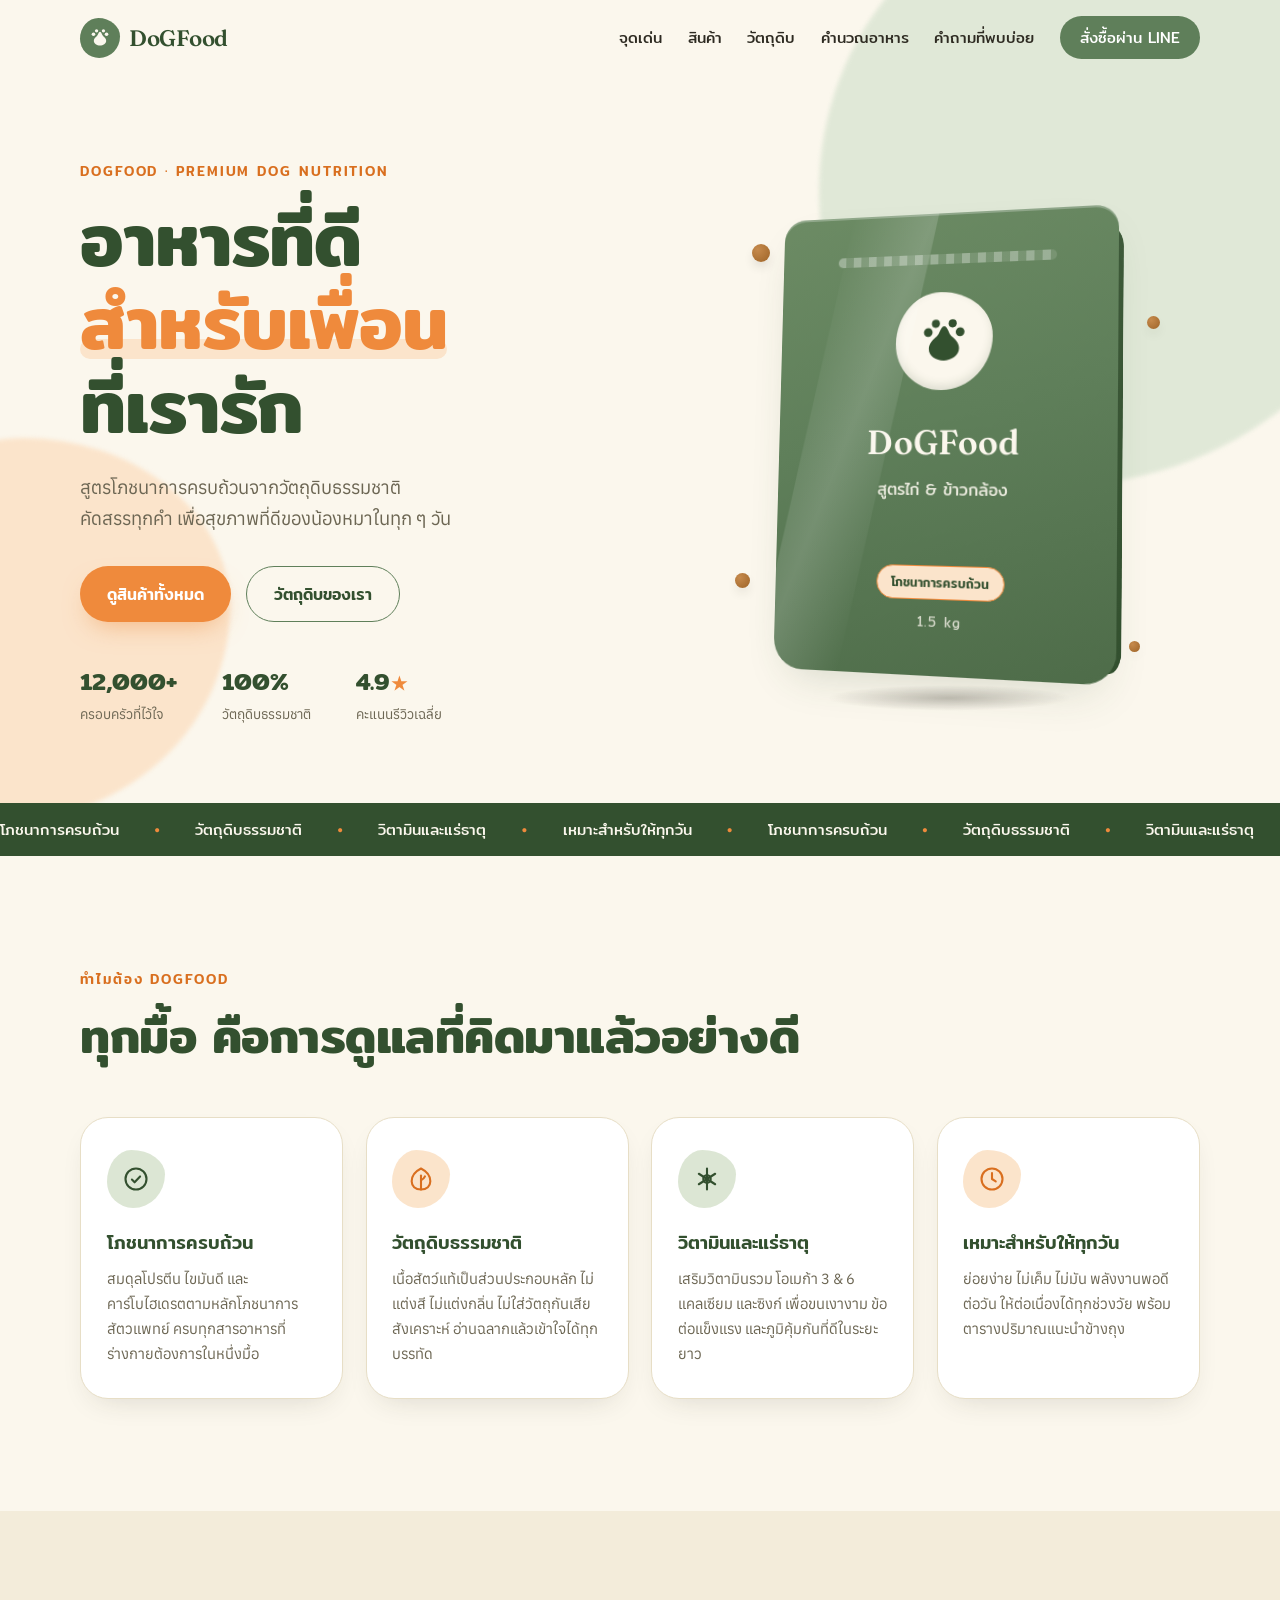
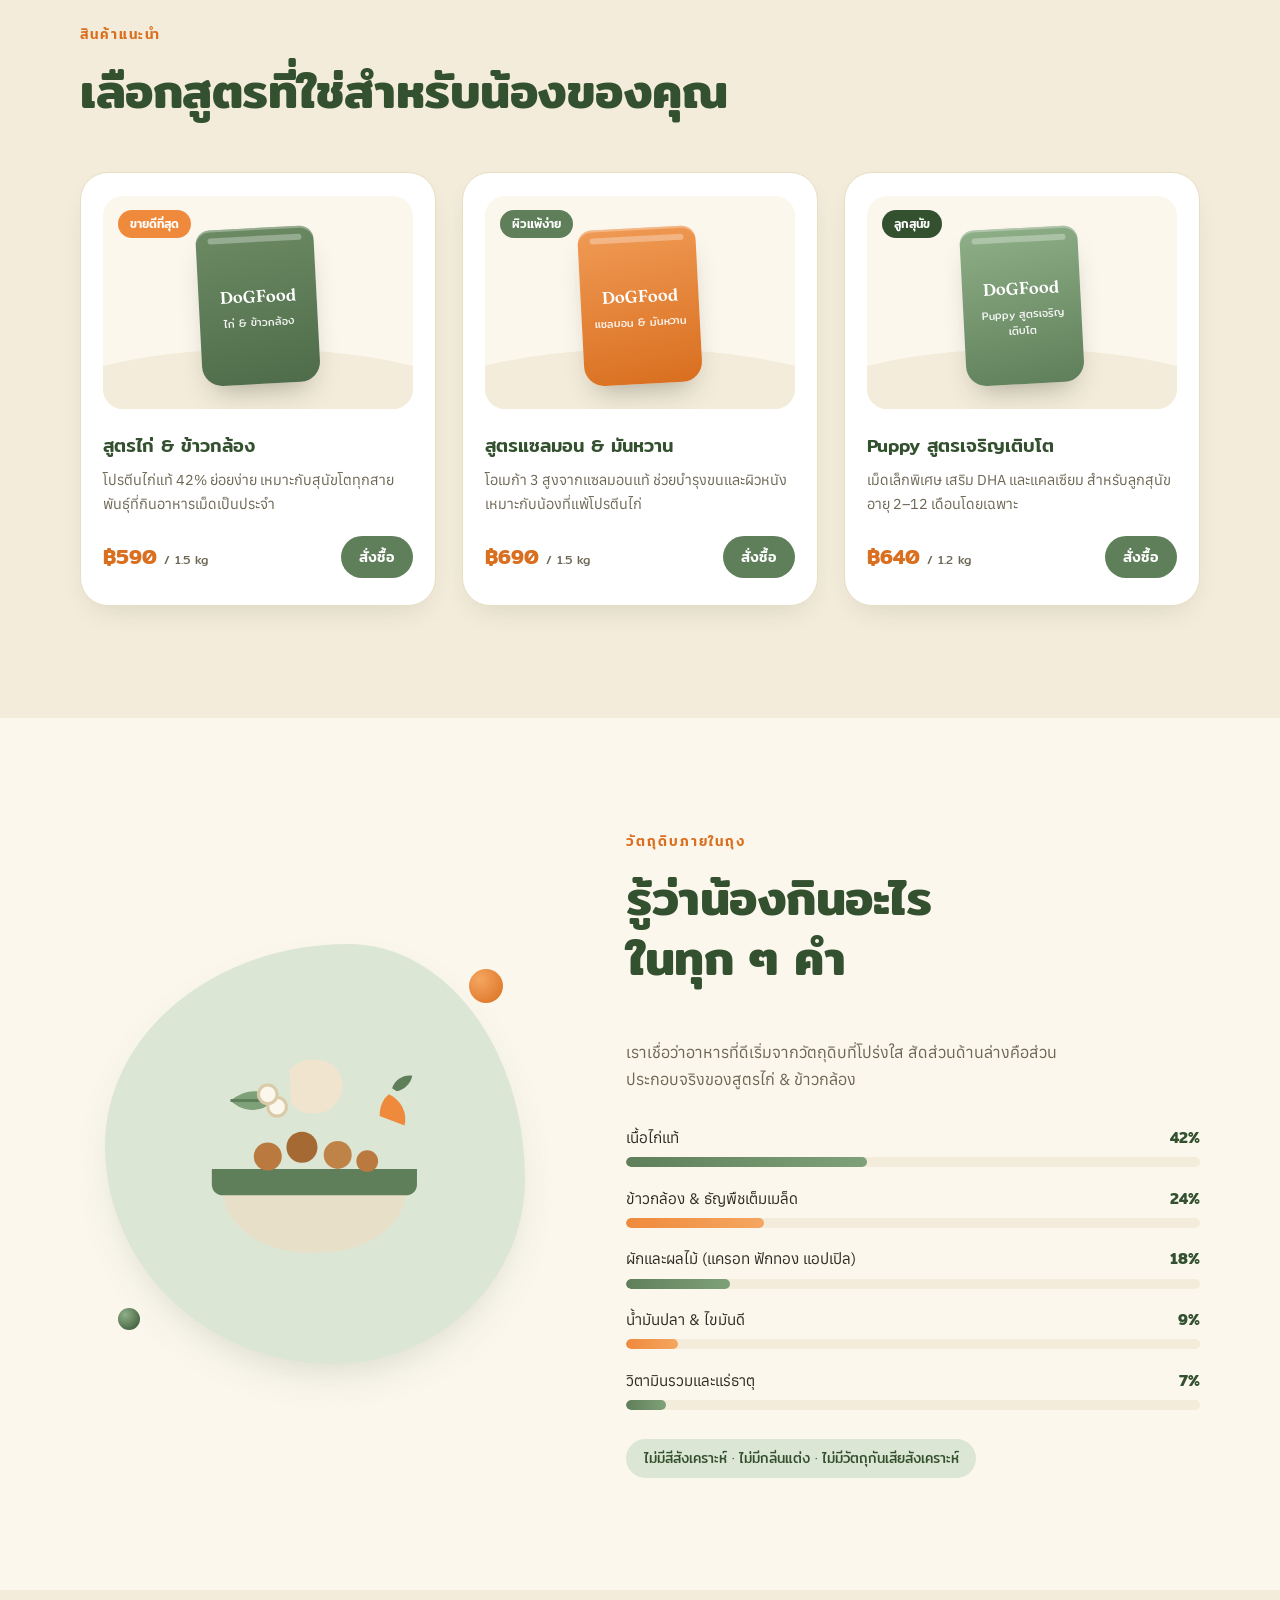
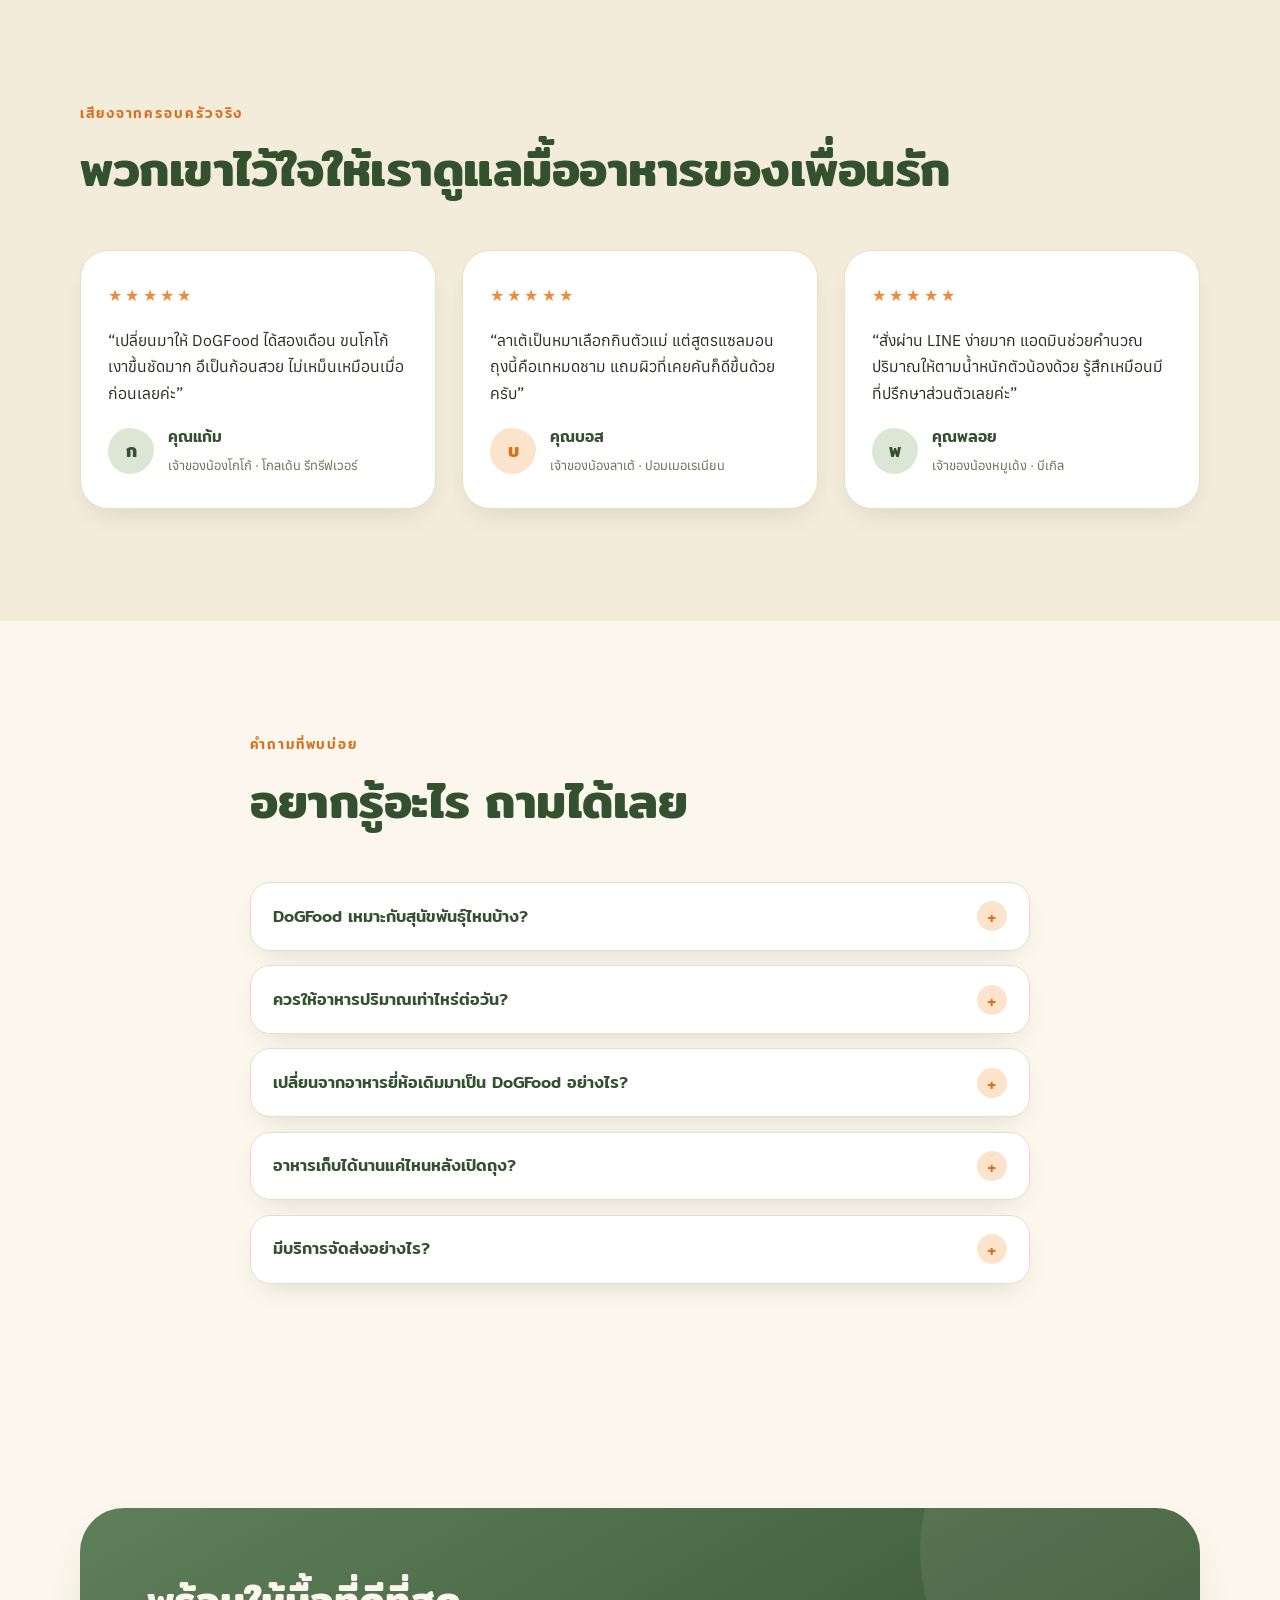
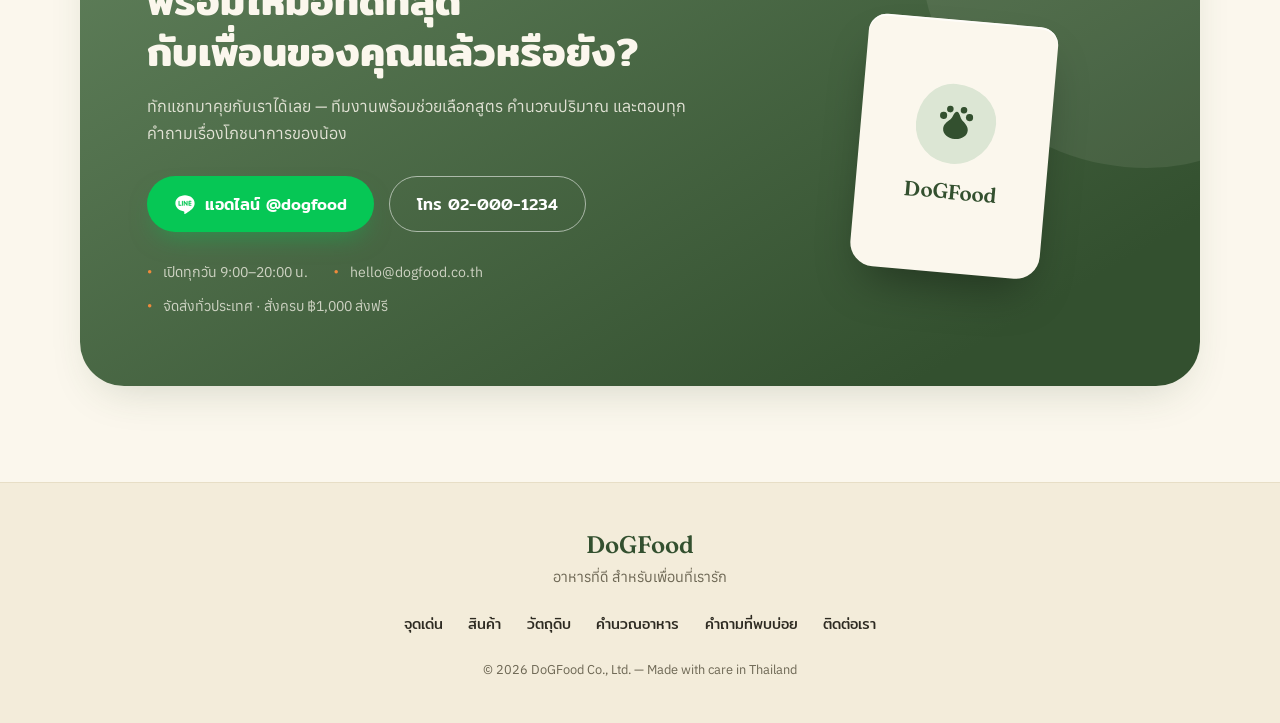
==== commit b6b05ab2: "Add files via upload" ====
--- a/index.html
+++ b/index.html
@@ -25,7 +25,7 @@
         <a href="#benefits">จุดเด่น</a>
         <a href="#products">สินค้า</a>
         <a href="#ingredients">วัตถุดิบ</a>
-        <a href="#reviews">รีวิว</a>
+        <a href="calculator.html">คำนวณอาหาร</a>
         <a href="#faq">คำถามที่พบบ่อย</a>
         <a href="#contact" class="nav__cta">สั่งซื้อผ่าน LINE</a>
       </nav>
@@ -304,7 +304,7 @@
 
           <details class="faq__item">
             <summary>ควรให้อาหารปริมาณเท่าไหร่ต่อวัน?</summary>
-            <div class="faq__body"><p>ปริมาณขึ้นอยู่กับน้ำหนักตัวและกิจกรรมของน้อง ข้างถุงมีตารางแนะนำอย่างละเอียด หรือทักแชท LINE พร้อมแจ้งน้ำหนักตัวน้อง แอดมินจะช่วยคำนวณให้ฟรี</p></div>
+            <div class="faq__body"><p>ปริมาณขึ้นอยู่กับน้ำหนักตัวและกิจกรรมของน้อง ลองใช้<a href="calculator.html" style="color: var(--orange-deep); font-weight: 500;">เครื่องคำนวณปริมาณอาหาร</a>ของเราได้เลย หรือทักแชท LINE พร้อมแจ้งน้ำหนักตัวน้อง แอดมินจะช่วยคำนวณให้ฟรี</p></div>
           </details>
 
           <details class="faq__item">
@@ -372,6 +372,7 @@
         <a href="#benefits">จุดเด่น</a>
         <a href="#products">สินค้า</a>
         <a href="#ingredients">วัตถุดิบ</a>
+        <a href="calculator.html">คำนวณอาหาร</a>
         <a href="#faq">คำถามที่พบบ่อย</a>
         <a href="#contact">ติดต่อเรา</a>
       </nav>
--- a/style.css
+++ b/style.css
@@ -990,3 +990,405 @@
 
   .contact__actions .btn { width: 100%; justify-content: center; }
 }
+
+/* =========================================================
+   Calculator page
+   ========================================================= */
+.calc-hero {
+  position: relative;
+  overflow: hidden;
+  padding: clamp(7rem, 13vw, 9.5rem) 0 clamp(1rem, 3vw, 2rem);
+  text-align: center;
+}
+.calc-hero__inner { position: relative; z-index: 1; }
+.calc-hero__title {
+  font-family: var(--font-display);
+  font-weight: 600;
+  font-size: clamp(2rem, 5vw, 3.4rem);
+  line-height: 1.2;
+  color: var(--green-deep);
+  letter-spacing: -0.01em;
+  margin-bottom: 1rem;
+}
+.calc-hero__sub { color: var(--ink-soft); max-width: 38rem; margin-inline: auto; }
+
+.calc { padding-top: clamp(2rem, 4vw, 3rem); }
+.calc__inner {
+  display: grid;
+  grid-template-columns: 1.05fr 0.95fr;
+  gap: clamp(1.5rem, 4vw, 2.5rem);
+  align-items: start;
+}
+
+/* ----- form card ----- */
+.calc-card {
+  background: var(--white);
+  border: 1px solid var(--cream-line);
+  border-radius: var(--radius-lg);
+  box-shadow: var(--shadow-card);
+  padding: clamp(1.6rem, 4vw, 2.4rem);
+}
+.calc-card__title {
+  font-family: var(--font-display);
+  font-weight: 600;
+  font-size: 1.35rem;
+  color: var(--green-deep);
+  margin-bottom: 1.5rem;
+}
+.field { margin-bottom: 1.4rem; }
+.field label, .field__label {
+  display: block;
+  font-family: var(--font-display);
+  font-weight: 500;
+  font-size: 0.95rem;
+  color: var(--ink);
+  margin-bottom: 0.55rem;
+}
+.field label small { font-weight: 400; color: var(--ink-soft); }
+.field input[type="text"],
+.field input[type="number"] {
+  width: 100%;
+  font-family: var(--font-body);
+  font-size: 1.05rem;
+  color: var(--ink);
+  background: var(--cream);
+  border: 1.5px solid var(--cream-line);
+  border-radius: 14px;
+  padding: 0.8rem 1rem;
+  transition: border-color 0.25s, box-shadow 0.25s;
+}
+.field input:focus {
+  outline: none;
+  border-color: var(--green);
+  box-shadow: 0 0 0 4px var(--green-soft);
+}
+.field input[aria-invalid="true"] { border-color: var(--orange-deep); }
+.field__error {
+  margin-top: 0.4rem;
+  font-size: 0.82rem;
+  color: var(--orange-deep);
+}
+
+.chip-group { display: flex; flex-wrap: wrap; gap: 0.55rem; }
+.chip { position: relative; cursor: pointer; }
+.chip input {
+  position: absolute;
+  opacity: 0;
+  width: 100%; height: 100%;
+  cursor: pointer;
+}
+.chip span {
+  display: inline-block;
+  font-family: var(--font-display);
+  font-weight: 400;
+  font-size: 0.88rem;
+  color: var(--ink);
+  background: var(--cream);
+  border: 1.5px solid var(--cream-line);
+  border-radius: 999px;
+  padding: 0.5rem 1rem;
+  transition: background 0.25s, border-color 0.25s, color 0.25s, transform 0.2s var(--ease-out);
+}
+.chip:hover span { border-color: var(--green); }
+.chip input:checked + span {
+  background: var(--green);
+  border-color: var(--green);
+  color: #fff;
+}
+.chip input:focus-visible + span {
+  outline: 3px solid var(--orange);
+  outline-offset: 2px;
+}
+.calc-card__submit { width: 100%; justify-content: center; margin-top: 0.4rem; }
+.calc-card__hint {
+  margin-top: 1rem;
+  font-size: 0.8rem;
+  color: var(--ink-soft);
+}
+
+/* ----- result card ----- */
+.calc-result {
+  position: sticky;
+  top: 96px;
+  background: linear-gradient(160deg, var(--cream-deep), var(--white) 70%);
+  border: 1px solid var(--cream-line);
+  border-radius: var(--radius-lg);
+  box-shadow: var(--shadow-card);
+  padding: clamp(1.6rem, 4vw, 2.4rem);
+  min-height: 420px;
+  display: grid;
+}
+.calc-result__empty {
+  align-self: center;
+  text-align: center;
+  color: var(--ink-soft);
+  display: grid;
+  justify-items: center;
+  gap: 1rem;
+}
+.calc-result__bowl { width: 170px; opacity: 0.9; }
+
+.calc-result__big {
+  display: flex;
+  align-items: baseline;
+  gap: 0.7rem;
+  margin: 0.4rem 0 0.3rem;
+}
+.calc-result__big strong {
+  font-family: var(--font-display);
+  font-weight: 600;
+  font-size: clamp(3.2rem, 7vw, 4.4rem);
+  line-height: 1;
+  color: var(--green-deep);
+  letter-spacing: -0.02em;
+}
+.calc-result__big span {
+  font-family: var(--font-display);
+  font-size: 1.1rem;
+  color: var(--orange-deep);
+}
+.calc-result__kcal { font-size: 0.9rem; color: var(--ink-soft); margin-bottom: 1.4rem; }
+
+.calc-result__meals {
+  display: flex;
+  flex-wrap: wrap;
+  gap: 0.6rem;
+  margin-bottom: 1.5rem;
+}
+.meal-chip {
+  background: var(--white);
+  border: 1.5px solid var(--green-soft);
+  border-radius: 16px;
+  padding: 0.55rem 1rem;
+  display: grid;
+  gap: 0.05rem;
+  min-width: 84px;
+  text-align: center;
+}
+.meal-chip span {
+  font-family: var(--font-display);
+  font-size: 0.75rem;
+  color: var(--ink-soft);
+}
+.meal-chip strong {
+  font-family: var(--font-display);
+  font-weight: 600;
+  font-size: 1.05rem;
+  color: var(--green-deep);
+}
+
+.calc-result__facts {
+  display: grid;
+  grid-template-columns: 1fr 1fr;
+  gap: 0.8rem;
+  margin-bottom: 1.5rem;
+}
+.calc-result__facts li {
+  display: flex;
+  align-items: center;
+  gap: 0.7rem;
+  background: var(--white);
+  border: 1px solid var(--cream-line);
+  border-radius: 16px;
+  padding: 0.8rem 1rem;
+}
+.calc-fact__icon { font-size: 1.3rem; }
+.calc-result__facts strong {
+  display: block;
+  font-family: var(--font-display);
+  font-weight: 600;
+  font-size: 1.15rem;
+  color: var(--green-deep);
+  line-height: 1.2;
+}
+.calc-result__facts span { font-size: 0.75rem; color: var(--ink-soft); }
+
+.calc-result__note {
+  font-size: 0.9rem;
+  color: var(--ink);
+  background: var(--orange-soft);
+  border-radius: 14px;
+  padding: 0.85rem 1.1rem;
+  margin-bottom: 1.5rem;
+}
+.calc-result__note strong { color: var(--orange-deep); }
+
+.calc-result__cta { display: grid; gap: 0.7rem; }
+.calc-result__cta .btn { justify-content: center; }
+.calc-result__cta p { font-size: 0.8rem; color: var(--ink-soft); text-align: center; }
+
+/* ----- transition guide ----- */
+.transition__grid {
+  display: grid;
+  grid-template-columns: repeat(4, 1fr);
+  gap: 1.2rem;
+  margin-bottom: 1.6rem;
+}
+.transition__step {
+  background: var(--white);
+  border: 1px solid var(--cream-line);
+  border-radius: var(--radius-md);
+  box-shadow: var(--shadow-card);
+  padding: 1.3rem 1.2rem;
+  display: grid;
+  gap: 0.7rem;
+}
+.transition__day {
+  font-family: var(--font-display);
+  font-weight: 500;
+  font-size: 0.85rem;
+  color: var(--orange-deep);
+}
+.transition__bar {
+  height: 12px;
+  border-radius: 999px;
+  background: var(--cream-deep);
+  overflow: hidden;
+}
+.transition__bar span {
+  display: block;
+  height: 100%;
+  width: var(--new);
+  border-radius: inherit;
+  background: linear-gradient(90deg, var(--green), #7FA179);
+}
+.transition__step p { font-size: 0.85rem; color: var(--ink-soft); }
+.transition__step p strong {
+  font-family: var(--font-display);
+  color: var(--green-deep);
+}
+.transition__note {
+  font-size: 0.88rem;
+  color: var(--ink-soft);
+  background: var(--white);
+  border: 1px dashed var(--cream-line);
+  border-radius: 14px;
+  padding: 0.9rem 1.2rem;
+}
+
+/* nav current page */
+.nav__links a.is-active { color: var(--orange-deep); font-weight: 500; }
+.nav__links a.is-active::after { transform: scaleX(1); }
+
+/* responsive */
+@media (max-width: 960px) {
+  .calc__inner { grid-template-columns: 1fr; }
+  .calc-result { position: static; min-height: 0; }
+  .calc-result__empty { padding: 1.5rem 0; }
+  .transition__grid { grid-template-columns: repeat(2, 1fr); }
+}
+@media (max-width: 680px) {
+  .transition__grid { grid-template-columns: 1fr; }
+  .calc-result__facts { grid-template-columns: 1fr; }
+}
+
+/* =========================================================
+   Calculator — custom recipe builder
+   ========================================================= */
+.mode-toggle {
+  display: grid;
+  grid-template-columns: 1fr 1fr;
+  gap: 0.5rem;
+  background: var(--cream);
+  border: 1.5px solid var(--cream-line);
+  border-radius: 999px;
+  padding: 0.35rem;
+}
+.mode-toggle__opt { position: relative; cursor: pointer; }
+.mode-toggle__opt input {
+  position: absolute;
+  opacity: 0;
+  width: 100%; height: 100%;
+  cursor: pointer;
+}
+.mode-toggle__opt span {
+  display: block;
+  text-align: center;
+  font-family: var(--font-display);
+  font-weight: 500;
+  font-size: 0.9rem;
+  color: var(--ink-soft);
+  padding: 0.6rem 0.5rem;
+  border-radius: 999px;
+  transition: background 0.25s, color 0.25s, box-shadow 0.25s;
+}
+.mode-toggle__opt input:checked + span {
+  background: var(--green);
+  color: #fff;
+  box-shadow: 0 6px 14px -6px rgba(51, 80, 47, 0.5);
+}
+.mode-toggle__opt input:focus-visible + span {
+  outline: 3px solid var(--orange);
+  outline-offset: 2px;
+}
+
+.custom-builder {
+  border: 1.5px dashed var(--cream-line);
+  border-radius: var(--radius-md);
+  background: var(--cream);
+  padding: 1.2rem 1.2rem 0.2rem;
+  margin-bottom: 1.4rem;
+}
+.custom-builder .field { margin-bottom: 1.1rem; }
+.custom-builder .chip span { background: var(--white); }
+
+.field__label--cat {
+  display: flex;
+  align-items: center;
+  gap: 0.5rem;
+}
+.cat-dot {
+  width: 11px; height: 11px;
+  border-radius: 46% 54% 52% 48% / 52% 46% 54% 48%;
+  flex-shrink: 0;
+}
+.cat-dot--meat { background: var(--orange); }
+.cat-dot--rice { background: #C6A15B; }
+.cat-dot--veg { background: var(--green); }
+.cat-dot--oil { background: #E5C34A; }
+
+/* recipe breakdown in result card */
+.recipe-breakdown { margin-bottom: 1.5rem; }
+.recipe-breakdown__title {
+  font-family: var(--font-display);
+  font-weight: 500;
+  font-size: 0.9rem;
+  color: var(--ink);
+  margin-bottom: 0.7rem;
+}
+.recipe-breakdown ul { display: grid; gap: 0.55rem; }
+.recipe-breakdown li {
+  display: flex;
+  align-items: center;
+  gap: 0.75rem;
+  background: var(--white);
+  border: 1px solid var(--cream-line);
+  border-radius: 14px;
+  padding: 0.7rem 1rem;
+}
+.recipe-item__icon { font-size: 1.15rem; }
+.recipe-item__name {
+  flex: 1;
+  font-size: 0.92rem;
+  color: var(--ink);
+}
+.recipe-item__name small { color: var(--ink-soft); font-size: 0.75rem; }
+.recipe-item__grams {
+  font-family: var(--font-display);
+  font-weight: 600;
+  font-size: 1rem;
+  color: var(--green-deep);
+  white-space: nowrap;
+}
+.recipe-item__grams small {
+  font-weight: 400;
+  font-size: 0.72rem;
+  color: var(--ink-soft);
+}
+
+/* multi-paragraph notes */
+.calc-result__note p + p {
+  margin-top: 0.5rem;
+  padding-top: 0.5rem;
+  border-top: 1px dashed rgba(217, 111, 31, 0.25);
+}
